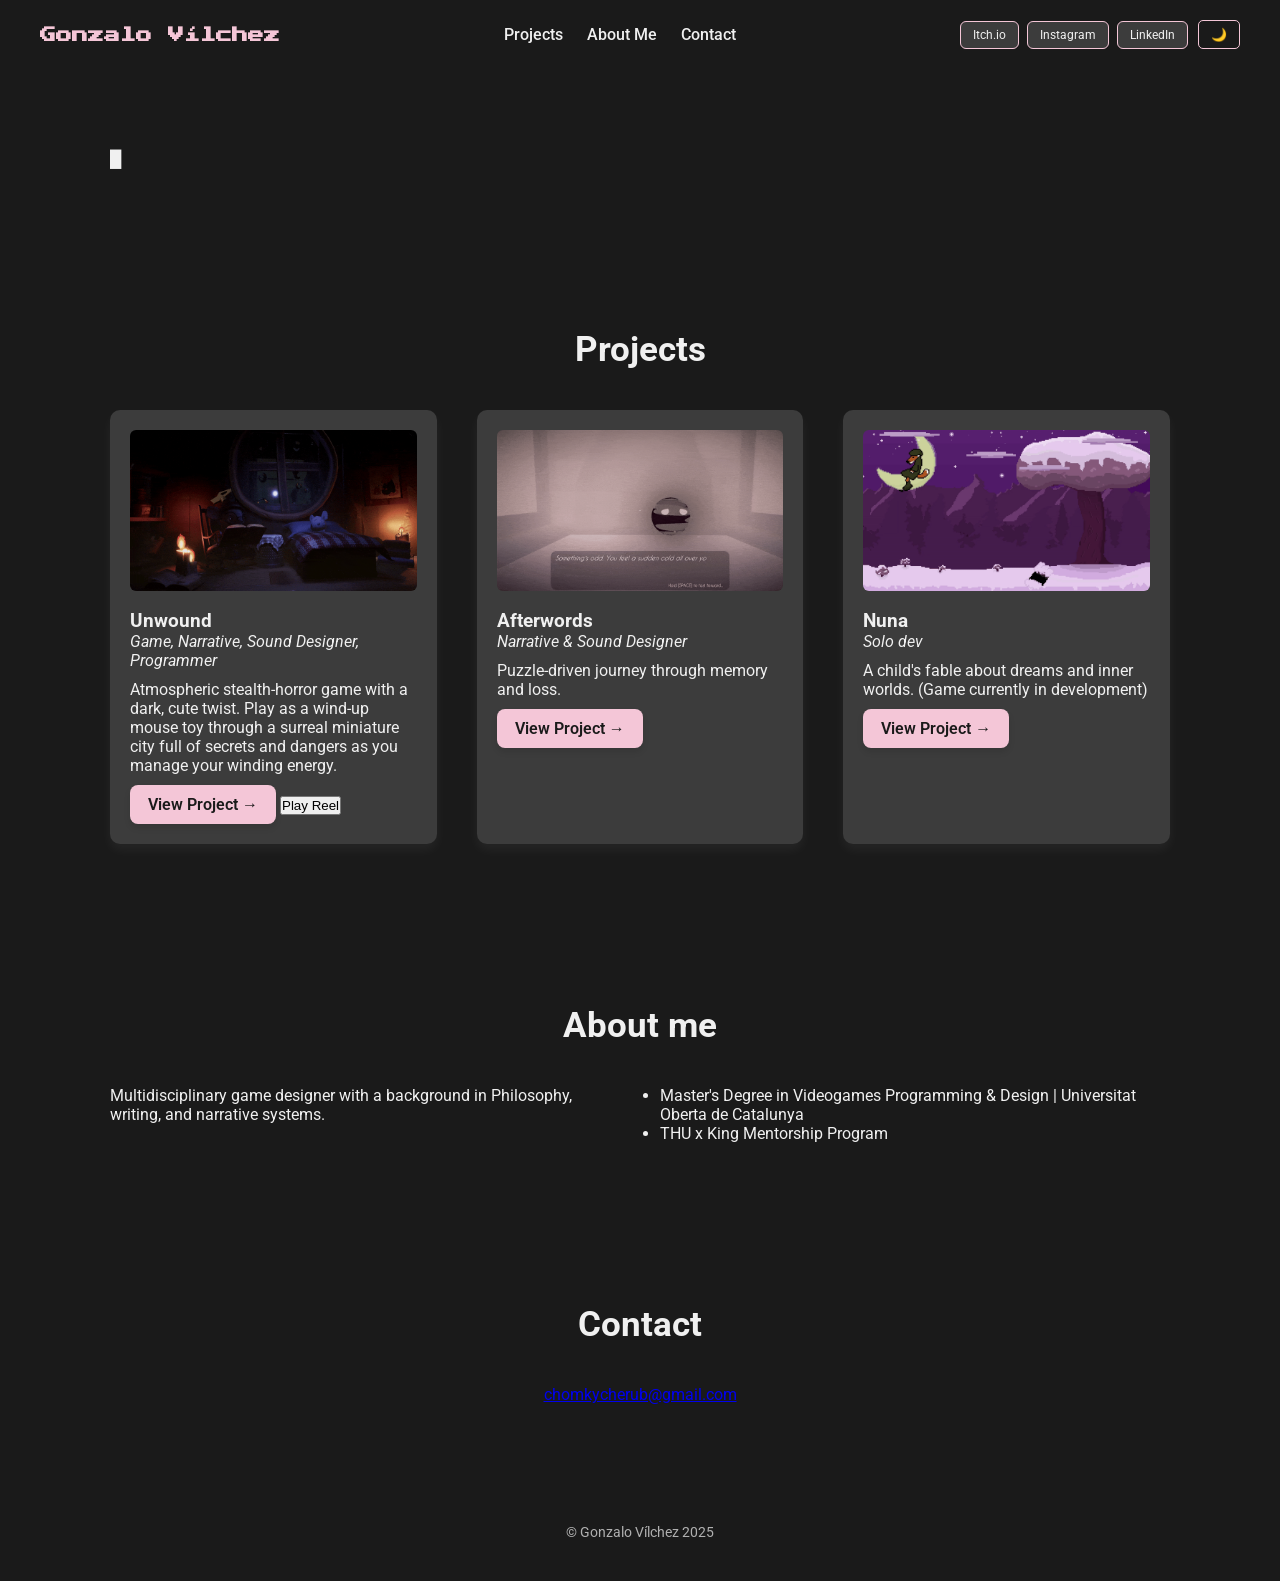
==== index.html @ 437a56c2 "Update index.html" ====
<!DOCTYPE html>
<html lang="en" data-theme="dark">
<head>
  <meta charset="UTF-8" />
  <meta name="viewport" content="width=device-width, initial-scale=1.0" />
  <meta name="description" content="Portfolio of Gonzalo Vílchez - Game Developer & Designer" />
  <title>Gonzalo Vílchez | Portfolio</title>

  <!-- Styles -->
  <link rel="stylesheet" href="css/style.css" />
  <!-- GSAP for scroll animations -->
  <script src="https://cdnjs.cloudflare.com/ajax/libs/gsap/3.12.2/gsap.min.js" defer></script>
  <!-- Your custom JS -->
  <script src="js/script.js" defer></script>
</head>
<body>
  <!-- Header -->
  <header>
    <h1 class="logo">Gonzalo Vílchez</h1>

    <nav class="main-nav">
      <ul class="nav-links">
        <li><a href="#projects">Projects</a></li>
        <li><a href="#bio">About Me</a></li>
        <li><a href="#contact">Contact</a></li>
      </ul>
    </nav>

    <div class="header-right">
      <div class="social-buttons">
        <a href="https://chomky.itch.io" target="_blank" class="social-btn">Itch.io</a>
        <a href="https://instagram.com/YOUR_HANDLE" target="_blank" class="social-btn">Instagram</a>
        <a href="https://linkedin.com/in/gonzalo-vílchez-4490b6198/" target="_blank" class="social-btn">LinkedIn</a>
      </div>
      <button id="darkModeToggle">🌙</button>
    </div>
  </header>

  <section id="introTerminal">
  <div class="terminal-box">
    <p id="terminalText"></p>
    <span id="terminalCursor">█</span>
  </div>
</section>


  <!-- Projects Section -->
  <section id="projects">
    <h2>Projects</h2>
    <div class="project-grid" id="projectGrid"></div>
  </section>

  <!-- About / Bio -->
  <section id="bio">
    <h2>About me</h2>
    <div class="bio-grid">
      <div class="bio-text">
        <p>Multidisciplinary game designer with a background in Philosophy, writing, and narrative systems.</p>
      </div>
      <div class="certifications">
        <ul>
          <li>Master's Degree in Videogames Programming & Design | Universitat Oberta de Catalunya</li>
          <li>THU x King Mentorship Program</li>
        </ul>
      </div>
    </div>
  </section>

  <!-- Contact -->
  <section id="contact">
    <h2>Contact</h2>
    <div class="social-links">
      <a href="mailto:chomkycherub@gmail.com">chomkycherub@gmail.com</a>
    </div>
  </section>

  <!-- Footer -->
  <footer>
    <p>© Gonzalo Vílchez 2025</p>
  </footer>

  <!-- Optional: inline style for fade-in title -->
  <style>
    #animatedTitle {
      opacity: 0;
      transition: opacity 0.8s ease-in-out;
    }
    #animatedTitle.fade-in {
      opacity: 1;
    }
  </style>
</body>
</html>
---- css/style.css ----
@import url('https://fonts.googleapis.com/css2?family=Press+Start+2P&display=swap');
@import url('https://fonts.googleapis.com/css2?family=Roboto:wght@300;400;700&display=swap');

:root {
  --bg: #fff6f8;
  --text: #2e2e2e;
  --accent: #f4c6d7;
  --accent-light: #fef4c0;
  --link: #a681b4;
  --shadow: rgba(0, 0, 0, 0.05);
  --cursor: url('../images/cursor-pixel.png'), auto;
}

[data-theme="dark"] {
  --bg: #1a1a1a;
  --text: #f0f0f0;
  --accent: #f4c6d7;
  --accent-light: #3c3c3c;
  --link: #f4c6d7;
  --shadow: rgba(255, 255, 255, 0.05);
  --cursor: url('../images/cursor-pixel.png'), auto;
}

* {
  margin: 0;
  padding: 0;
  box-sizing: border-box;
}

html {
  scroll-behavior: smooth;
}

body {
  font-family: 'Roboto', sans-serif;
  background-color: var(--bg);
  color: var(--text);
  cursor: var(--cursor);
  transition: background-color 0.3s ease, color 0.3s ease;
}

/* HEADER */
header {
  padding: 20px 40px;
  display: flex;
  justify-content: space-between;
  align-items: center;
  flex-wrap: wrap;
}

.logo {
  font-family: 'Press Start 2P', cursive;
  font-size: 1rem;
  color: var(--accent);
}

.main-nav {
  flex: 1;
  display: flex;
  justify-content: center;
}

.nav-links {
  list-style: none;
  display: flex;
  gap: 24px;
}

.nav-links a {
  color: var(--text);
  text-decoration: none;
  font-weight: 500;
  transition: all 0.3s ease;
}

.nav-links a:hover {
  color: var(--accent);
  transform: scale(1.05);
}

/* SOCIAL & TOGGLE */
.header-right {
  display: flex;
  gap: 10px;
  align-items: center;
  flex-wrap: wrap;
}

.social-buttons {
  display: flex;
  gap: 8px;
}

.social-btn {
  padding: 6px 12px;
  font-size: 0.75rem;
  border: 1px solid var(--accent);
  border-radius: 6px;
  background-color: var(--accent-light);
  color: var(--text);
  text-decoration: none;
  transition: all 0.3s ease;
}

.social-btn:hover {
  background-color: var(--accent);
  color: var(--bg);
  transform: scale(1.05);
}

#darkModeToggle {
  background: none;
  border: 1px solid var(--accent);
  color: var(--accent);
  padding: 6px 12px;
  font-size: 0.8rem;
  border-radius: 5px;
  cursor: pointer;
  transition: all 0.3s ease;
}

#darkModeToggle:hover {
  background: var(--accent);
  color: var(--bg);
  transform: scale(1.1);
}

/* HERO */
#hero {
  display: flex;
  align-items: center;
  justify-content: space-between;
  padding: 100px 20px 60px;
  gap: 1rem;
  text-align: left;
}

#hero > div:first-child {
  max-width: 600px;
}

#hero h2 {
  font-size: 2rem;
  margin-bottom: 20px;
  opacity: 0;
  transition: opacity 0.8s ease-in-out;
}

#hero h2.fade-in {
  opacity: 1;
}

#hero p {
  font-size: 1.2rem;
  line-height: 1.6;
  margin: 0;
}

/* Contenedor del GIF */
#heroGifContainer {
  width: 150px;
  height: 150px;
  flex-shrink: 0;
}

#heroGifContainer img {
  width: 100%;
  height: 100%;
  object-fit: contain;
}

/* Responsive para móvil */
@media (max-width: 600px) {
  #hero {
    flex-direction: column;
    text-align: center;
  }
  #hero > div:first-child {
    max-width: 100%;
  }
  #heroGifContainer {
    width: 100px;
    height: 100px;
    margin-top: 1rem;
  }
}

/* SECTIONS */
section {
  padding: 80px 20px;
  max-width: 1100px;
  margin: 0 auto;
}

section h2 {
  text-align: center;
  font-size: 2.2rem;
  margin-bottom: 40px;
}

/* PROJECTS */
.project-grid {
  display: grid;
  grid-template-columns: repeat(auto-fit, minmax(280px, 1fr));
  gap: 40px;
}

.project-card {
  background-color: var(--accent-light);
  padding: 20px;
  border-radius: 10px;
  box-shadow: 0 6px 12px var(--shadow);
  transition: transform 0.3s ease, background-color 0.3s ease, color 0.3s ease;
  position: relative;
  overflow: hidden;
}

.project-card:hover {
  transform: translateY(-6px);
  background-color: var(--accent);
  color: var(--bg);
}

.project-card img {
  width: 100%;
  border-radius: 6px;
  margin-bottom: 15px;
}

/* Botón para ver proyecto */
.project-link {
  display: inline-block;
  padding: 10px 18px;
  background-color: var(--accent);
  color: var(--bg);
  text-decoration: none;
  border-radius: 8px;
  font-weight: 600;
  box-shadow: 0 4px 6px rgba(0,0,0,0.1);
  transition: background-color 0.3s ease, transform 0.3s ease;
  margin-top: 10px;
}

.project-link:hover {
  background-color: var(--accent-light);
  color: var(--text);
  transform: scale(1.05);
}

/* Role text */
.project-role {
  font-style: italic;
  margin-bottom: 10px;
  color: var(--text);
  transition: color 0.3s ease;
}

.project-card:hover .project-role {
  color: var(--bg);
}

/* BIO & CONTACT */
.bio-grid {
  display: grid;
  grid-template-columns: 1fr 1fr;
  gap: 40px;
}

#contact {
  text-align: center;
}

.social-links {
  margin-top: 20px;
  display: flex;
  justify-content: center;
  gap: 20px;
}

/* FOOTER */
footer {
  padding: 40px 20px;
  text-align: center;
  font-size: 0.9rem;
  opacity: 0.7;
}

/* RESPONSIVE */
@media (max-width: 768px) {
  header {
    flex-direction: column;
    align-items: flex-start;
    gap: 15px;
  }

  .bio-grid {
    grid-template-columns: 1fr;
  }

  .header-right {
    justify-content: flex-start;
  }
}

/* MODAL VIDEO */

.modal {
  position: fixed;
  top: 0;
  left: 0;
  width: 100%;
  height: 100%;
  background: rgba(0,0,0,0.75);
  display: flex;
  justify-content: center;
  align-items: center;
  z-index: 1000;
  transition: opacity 0.3s ease;
}

.modal.hidden {
  opacity: 0;
  pointer-events: none;
}

.modal-content {
  position: relative;
  background: var(--bg);
  padding: 20px;
  border-radius: 10px;
  max-width: 90vw;
  max-height: 80vh;
  box-shadow: 0 0 15px rgba(0,0,0,0.5);
  display: flex;
  flex-direction: column;
  align-items: center;
}

.modal-content video {
  max-width: 100%;
  max-height: 70vh;
  border-radius: 10px;
}

/* Close button */
.close-button {
  position: absolute;
  top: 8px;
  right: 12px;
  font-size: 2rem;
  font-weight: bold;
  color: var(--text);
  cursor: pointer;
  transition: color 0.3s ease;
}

.close-button:hover {
  color: var(--accent);
}
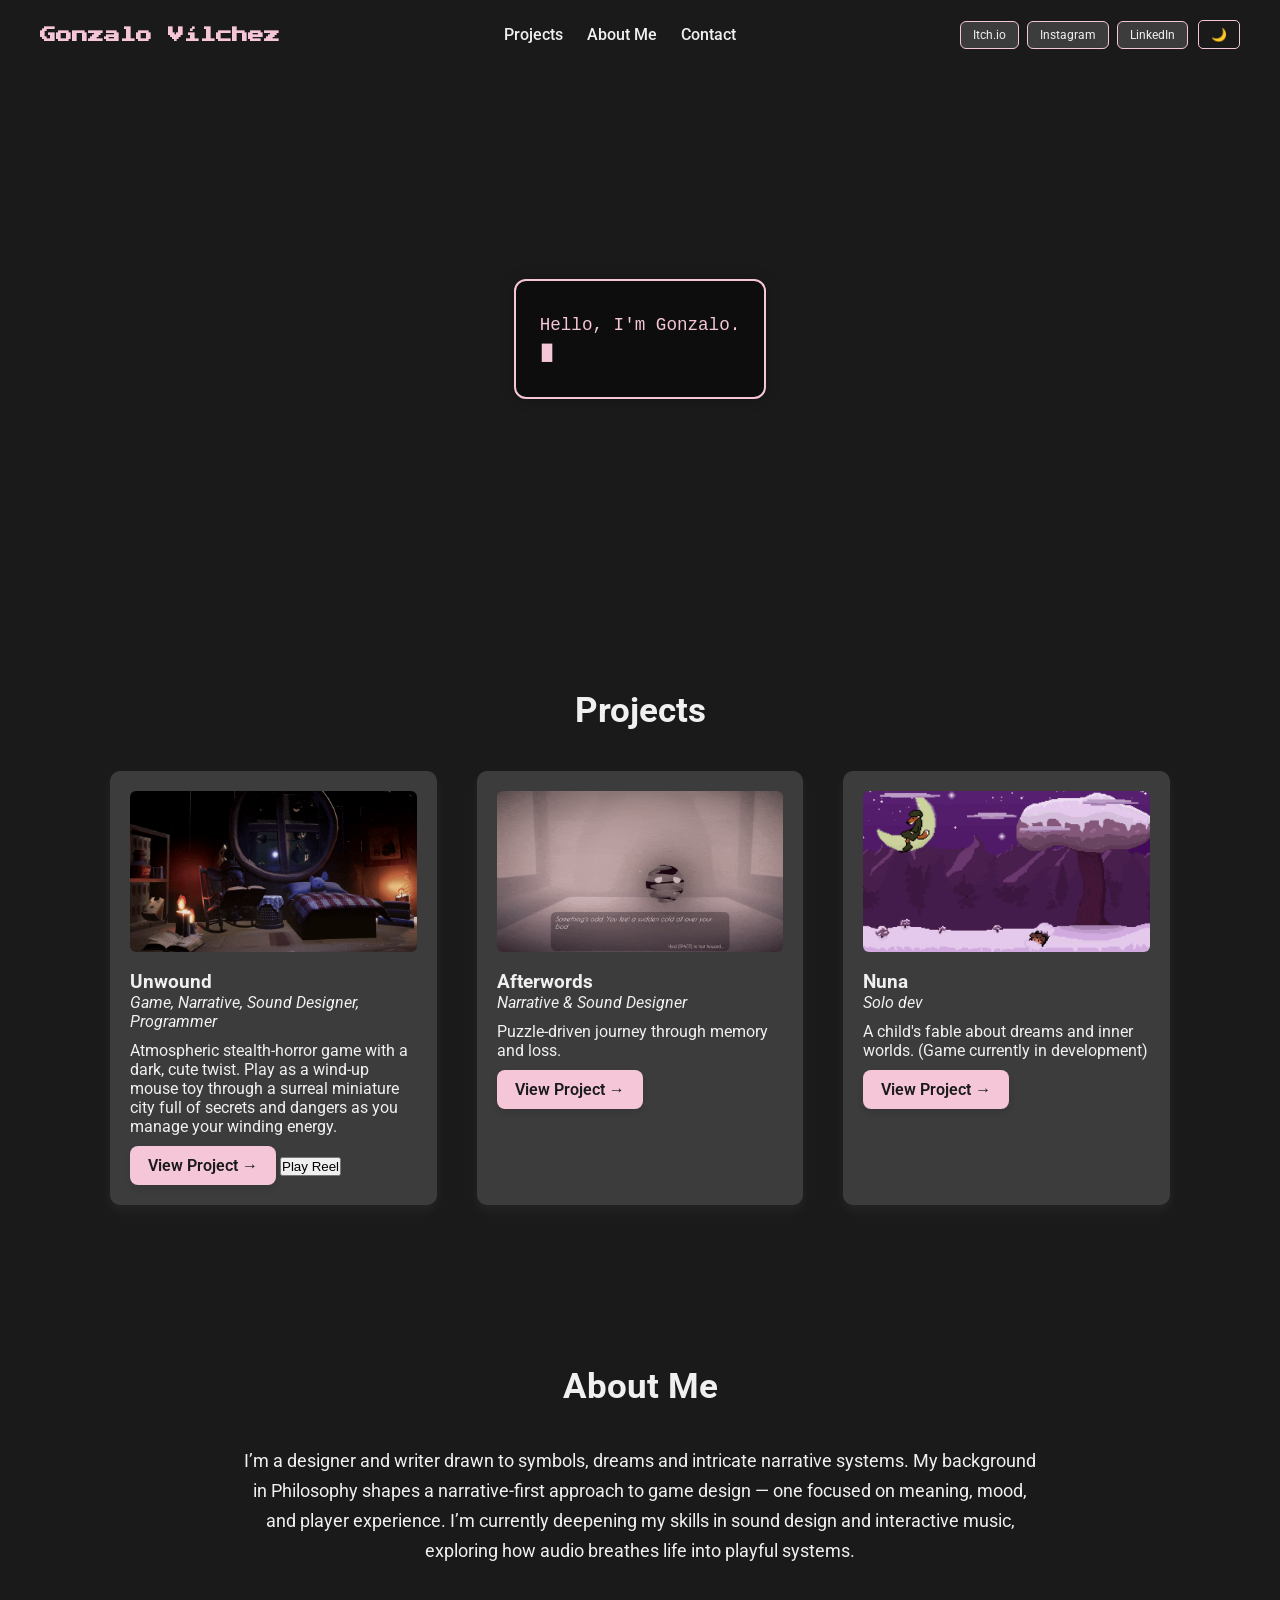
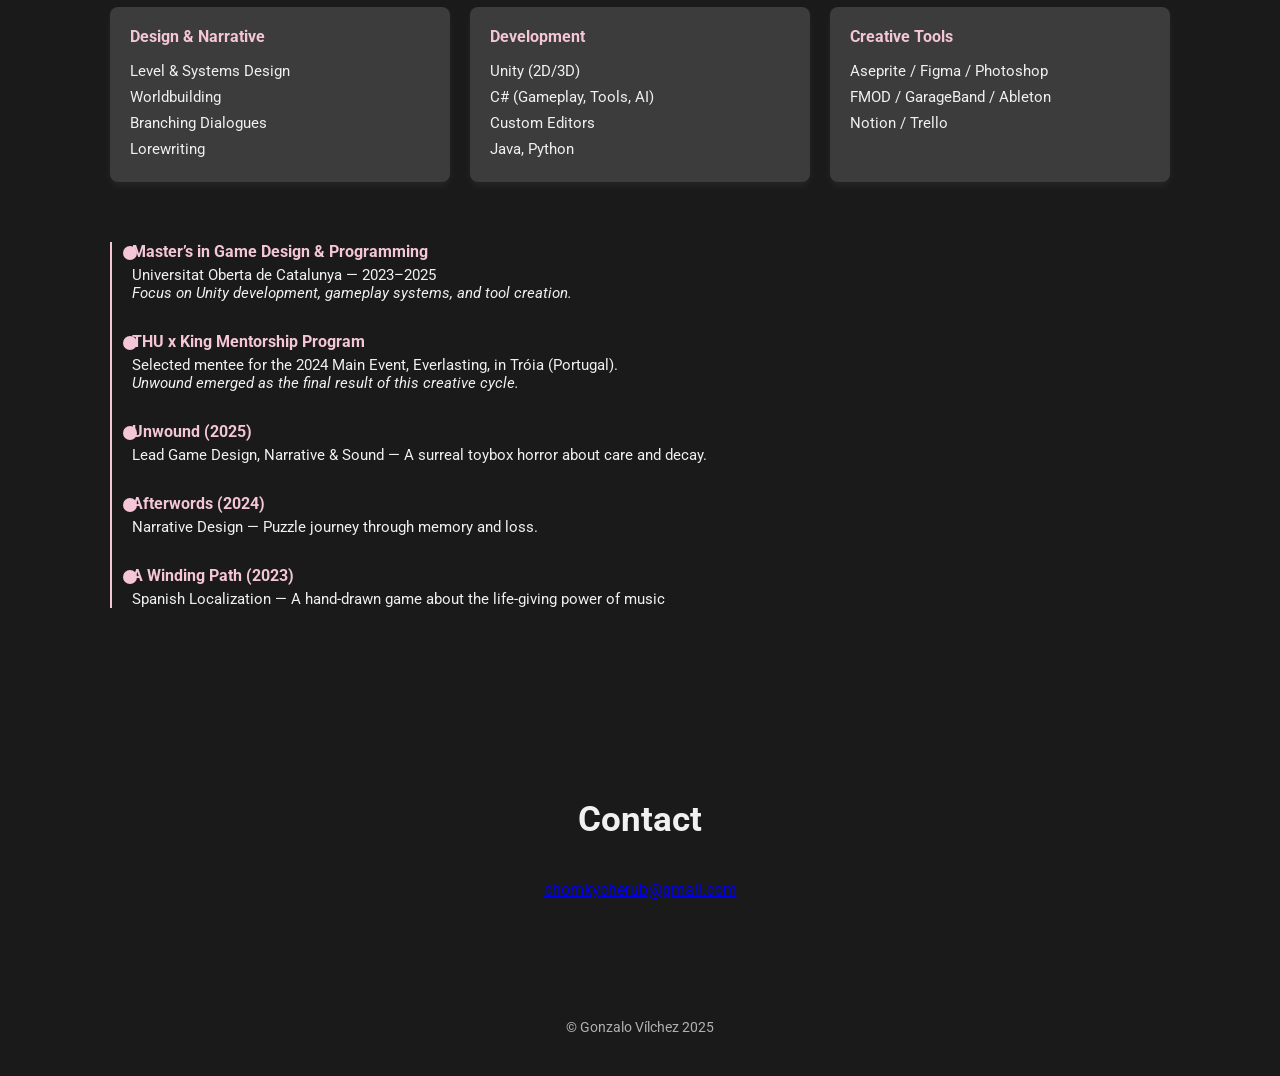
==== commit c0bec784: "Update index.html" ====
--- a/index.html
+++ b/index.html
@@ -50,21 +50,79 @@
     <div class="project-grid" id="projectGrid"></div>
   </section>
 
-  <!-- About / Bio -->
-  <section id="bio">
-    <h2>About me</h2>
-    <div class="bio-grid">
-      <div class="bio-text">
-        <p>Multidisciplinary game designer with a background in Philosophy, writing, and narrative systems.</p>
-      </div>
-      <div class="certifications">
-        <ul>
-          <li>Master's Degree in Videogames Programming & Design | Universitat Oberta de Catalunya</li>
-          <li>THU x King Mentorship Program</li>
-        </ul>
-      </div>
+ <section id="bio">
+  <h2>About Me</h2>
+
+  <div class="bio-intro">
+    <p>
+      I’m a designer and writer drawn to symbols, dreams and intricate narrative systems. 
+      My background in Philosophy shapes a narrative-first approach to game design — one focused on meaning, mood, and player experience. 
+      I’m currently deepening my skills in sound design and interactive music, exploring how audio breathes life into playful systems.
+    </p>
+  </div>
+
+  <div class="skills-grid">
+    <div class="skill-category">
+      <h4>Design & Narrative</h4>
+      <ul>
+        <li>Level & Systems Design</li>
+        <li>Worldbuilding</li>
+        <li>Branching Dialogues</li>
+        <li>Lorewriting</li>
+      </ul>
     </div>
-  </section>
+
+    <div class="skill-category">
+      <h4>Development</h4>
+      <ul>
+        <li>Unity (2D/3D)</li>
+        <li>C# (Gameplay, Tools, AI)</li>
+        <li>Custom Editors</li>
+        <li>Java, Python</li>
+      </ul>
+    </div>
+
+    <div class="skill-category">
+      <h4>Creative Tools</h4>
+      <ul>
+        <li>Aseprite / Figma / Photoshop</li>
+        <li>FMOD / GarageBand / Ableton</li>
+        <li>Notion / Trello</li>
+      </ul>
+    </div>
+  </div>
+
+  <div class="experience-timeline">
+    <div class="experience-item">
+      <h4>Master’s in Game Design & Programming</h4>
+      <p>Universitat Oberta de Catalunya — 2023–2025</p>
+      <p><em>Focus on Unity development, gameplay systems, and tool creation.</em></p>
+    </div>
+
+    <div class="experience-item">
+      <h4>THU x King Mentorship Program</h4>
+      <p>Selected mentee for the 2024 Main Event, Everlasting, in Tróia (Portugal).</p>
+      <p><em>Unwound emerged as the final result of this creative cycle.</em></p>
+    </div>
+
+    <div class="experience-item">
+      <h4>Unwound (2025)</h4>
+      <p>Lead Game Design, Narrative & Sound — A surreal toybox horror about care and decay.</p>
+    </div>
+
+    <div class="experience-item">
+      <h4>Afterwords (2024)</h4>
+      <p>Narrative Design — Puzzle journey through memory and loss.</p>
+    </div>
+
+    <div class="experience-item">
+      <h4>A Winding Path (2023)</h4>
+      <p>Spanish Localization — A hand-drawn game about the life-giving power of music</p>
+    </div>
+  </div>
+</section>
+
+
 
   <!-- Contact -->
   <section id="contact">
--- a/css/style.css
+++ b/css/style.css
@@ -357,3 +357,123 @@
 .close-button:hover {
   color: var(--accent);
 }
+
+/* INTRO TERMINAL SECTION */
+#introTerminal {
+  padding: 100px 20px;
+  display: flex;
+  justify-content: center;
+  align-items: center;
+  min-height: 60vh;
+}
+
+.terminal-box {
+  background-color: rgba(0, 0, 0, 0.5);
+  border: 2px solid var(--accent);
+  border-radius: 12px;
+  padding: 30px 24px;
+  max-width: 700px;
+  font-family: 'Fira Code', 'Courier New', monospace;
+  font-size: 1.1rem;
+  color: var(--accent);
+  line-height: 1.6;
+  box-shadow: 0 0 15px rgba(0,0,0,0.2);
+  position: relative;
+}
+
+#terminalText {
+  white-space: pre-line;
+}
+
+#terminalCursor {
+  animation: blink 1s steps(1) infinite;
+  margin-left: 2px;
+  color: var(--accent);
+}
+
+/* BIO SECTION REFINED */
+.bio-intro {
+  font-size: 1.1rem;
+  line-height: 1.7;
+  max-width: 800px;
+  margin: 0 auto 40px;
+  text-align: center;
+  color: var(--text);
+}
+
+/* SKILLS */
+.skills-grid {
+  display: grid;
+  grid-template-columns: repeat(auto-fit, minmax(240px, 1fr));
+  gap: 20px;
+  margin-bottom: 60px;
+}
+
+.skill-category {
+  background-color: var(--accent-light);
+  padding: 20px;
+  border-radius: 8px;
+  box-shadow: 0 4px 8px var(--shadow);
+  transition: transform 0.3s ease;
+}
+
+.skill-category:hover {
+  transform: translateY(-4px);
+}
+
+.skill-category h4 {
+  margin-bottom: 12px;
+  color: var(--accent);
+  font-size: 1rem;
+  font-weight: bold;
+}
+
+.skill-category ul {
+  list-style: none;
+  padding: 0;
+  margin: 0;
+}
+
+.skill-category li {
+  padding: 4px 0;
+  font-size: 0.95rem;
+}
+
+/* EXPERIENCE */
+.experience-timeline {
+  border-left: 2px solid var(--accent);
+  padding-left: 20px;
+}
+
+.experience-item {
+  position: relative;
+  margin-bottom: 30px;
+}
+
+.experience-item::before {
+  content: "";
+  position: absolute;
+  left: -9px;
+  top: 4px;
+  width: 14px;
+  height: 14px;
+  background-color: var(--accent);
+  border-radius: 50%;
+}
+
+.experience-item h4 {
+  margin-bottom: 5px;
+  font-size: 1rem;
+  color: var(--accent);
+}
+
+.experience-item p {
+  margin: 0;
+  font-size: 0.95rem;
+}
+
+@keyframes blink {
+  0%, 100% { opacity: 1; }
+  50% { opacity: 0; }
+}
+
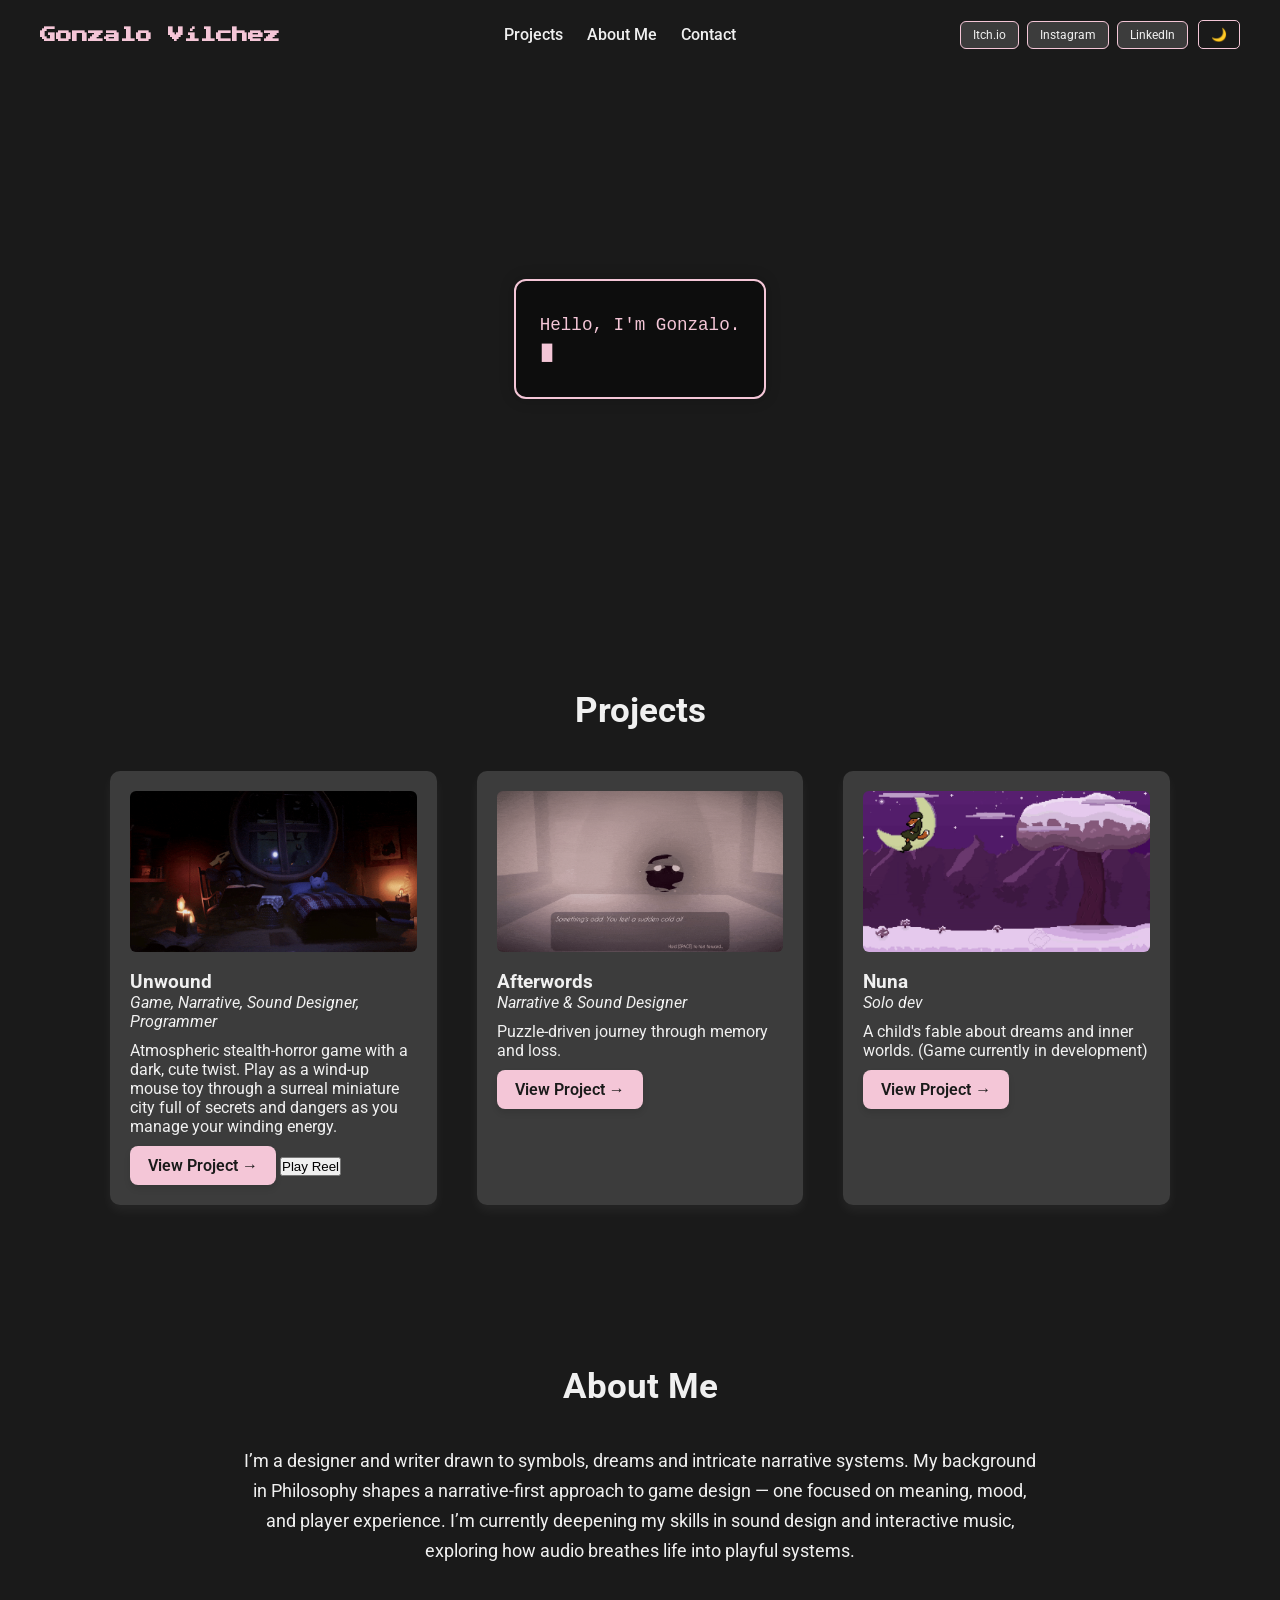
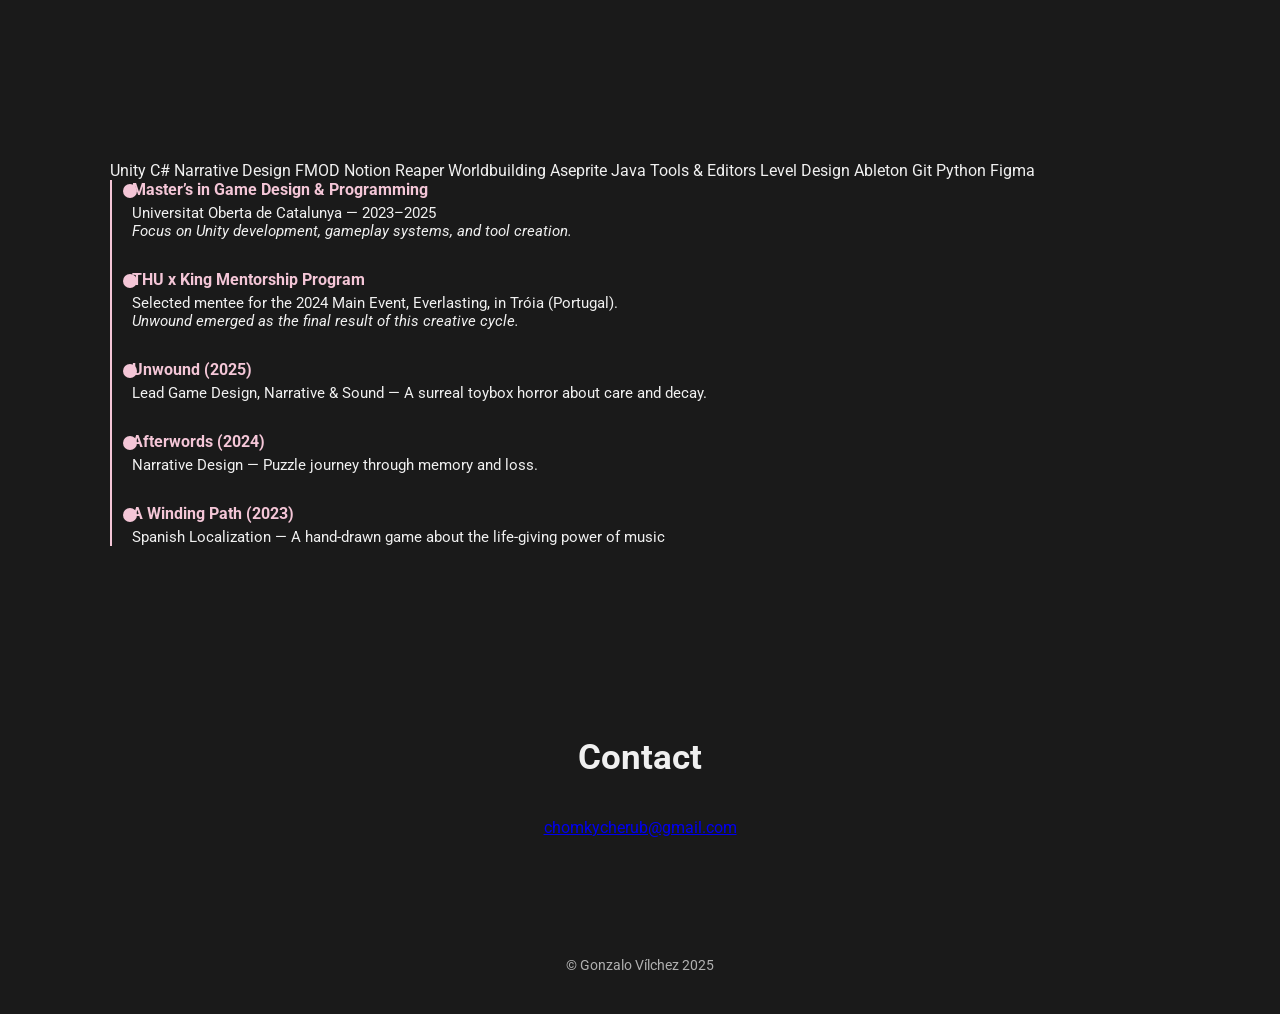
==== commit 588883c4: "Update index.html" ====
--- a/index.html
+++ b/index.html
@@ -61,36 +61,27 @@
     </p>
   </div>
 
-  <div class="skills-grid">
-    <div class="skill-category">
-      <h4>Design & Narrative</h4>
-      <ul>
-        <li>Level & Systems Design</li>
-        <li>Worldbuilding</li>
-        <li>Branching Dialogues</li>
-        <li>Lorewriting</li>
-      </ul>
-    </div>
+  <div class="skills-visual">
+  <canvas id="skillsCanvas"></canvas>
+  <div class="skills-galaxy">
+    <span class="skill-bubble">Unity</span>
+    <span class="skill-bubble">C#</span>
+    <span class="skill-bubble">Narrative Design</span>
+    <span class="skill-bubble">FMOD</span>
+    <span class="skill-bubble">Notion</span>
+    <span class="skill-bubble">Reaper</span>
+    <span class="skill-bubble">Worldbuilding</span>
+    <span class="skill-bubble">Aseprite</span>
+    <span class="skill-bubble">Java</span>
+    <span class="skill-bubble">Tools & Editors</span>
+    <span class="skill-bubble">Level Design</span>
+    <span class="skill-bubble">Ableton</span>
+    <span class="skill-bubble">Git</span>
+    <span class="skill-bubble">Python</span>
+    <span class="skill-bubble">Figma</span>
+  </div>
+</div>
 
-    <div class="skill-category">
-      <h4>Development</h4>
-      <ul>
-        <li>Unity (2D/3D)</li>
-        <li>C# (Gameplay, Tools, AI)</li>
-        <li>Custom Editors</li>
-        <li>Java, Python</li>
-      </ul>
-    </div>
-
-    <div class="skill-category">
-      <h4>Creative Tools</h4>
-      <ul>
-        <li>Aseprite / Figma / Photoshop</li>
-        <li>FMOD / GarageBand / Ableton</li>
-        <li>Notion / Trello</li>
-      </ul>
-    </div>
-  </div>
 
   <div class="experience-timeline">
     <div class="experience-item">
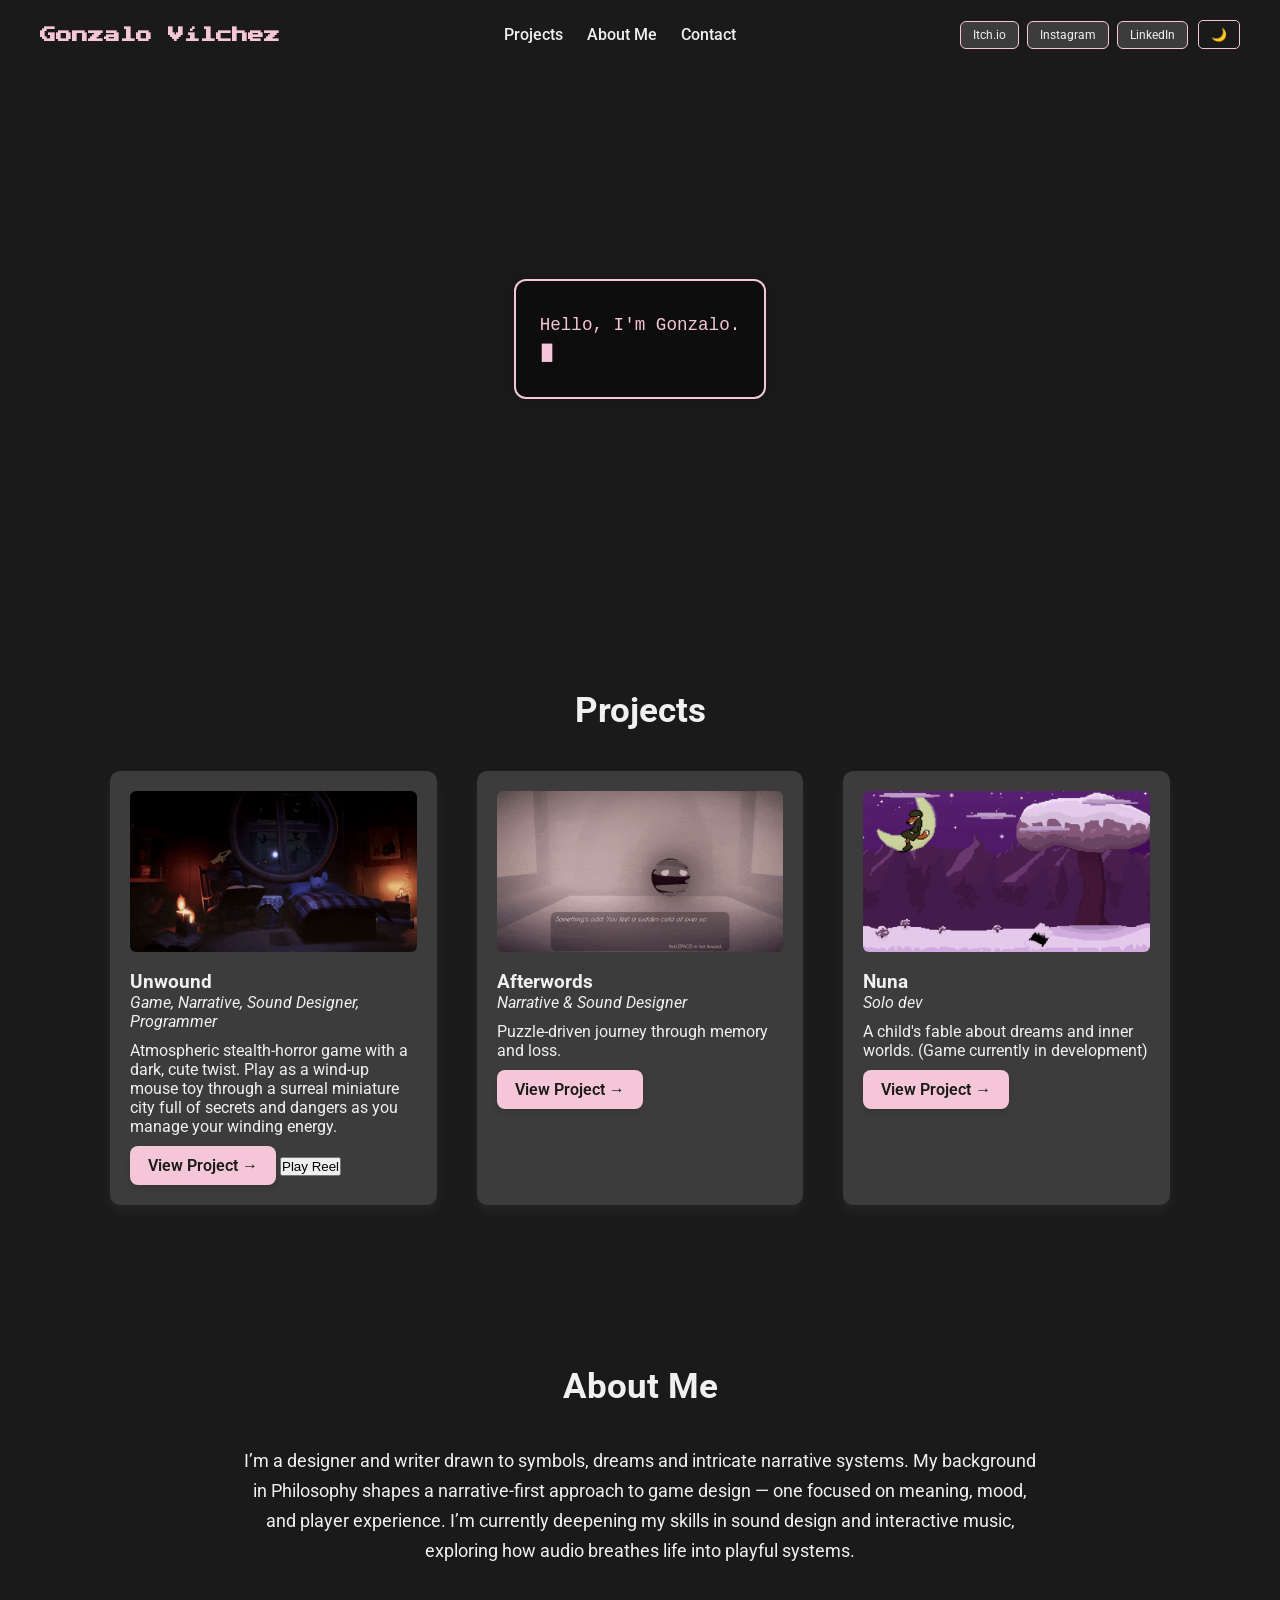
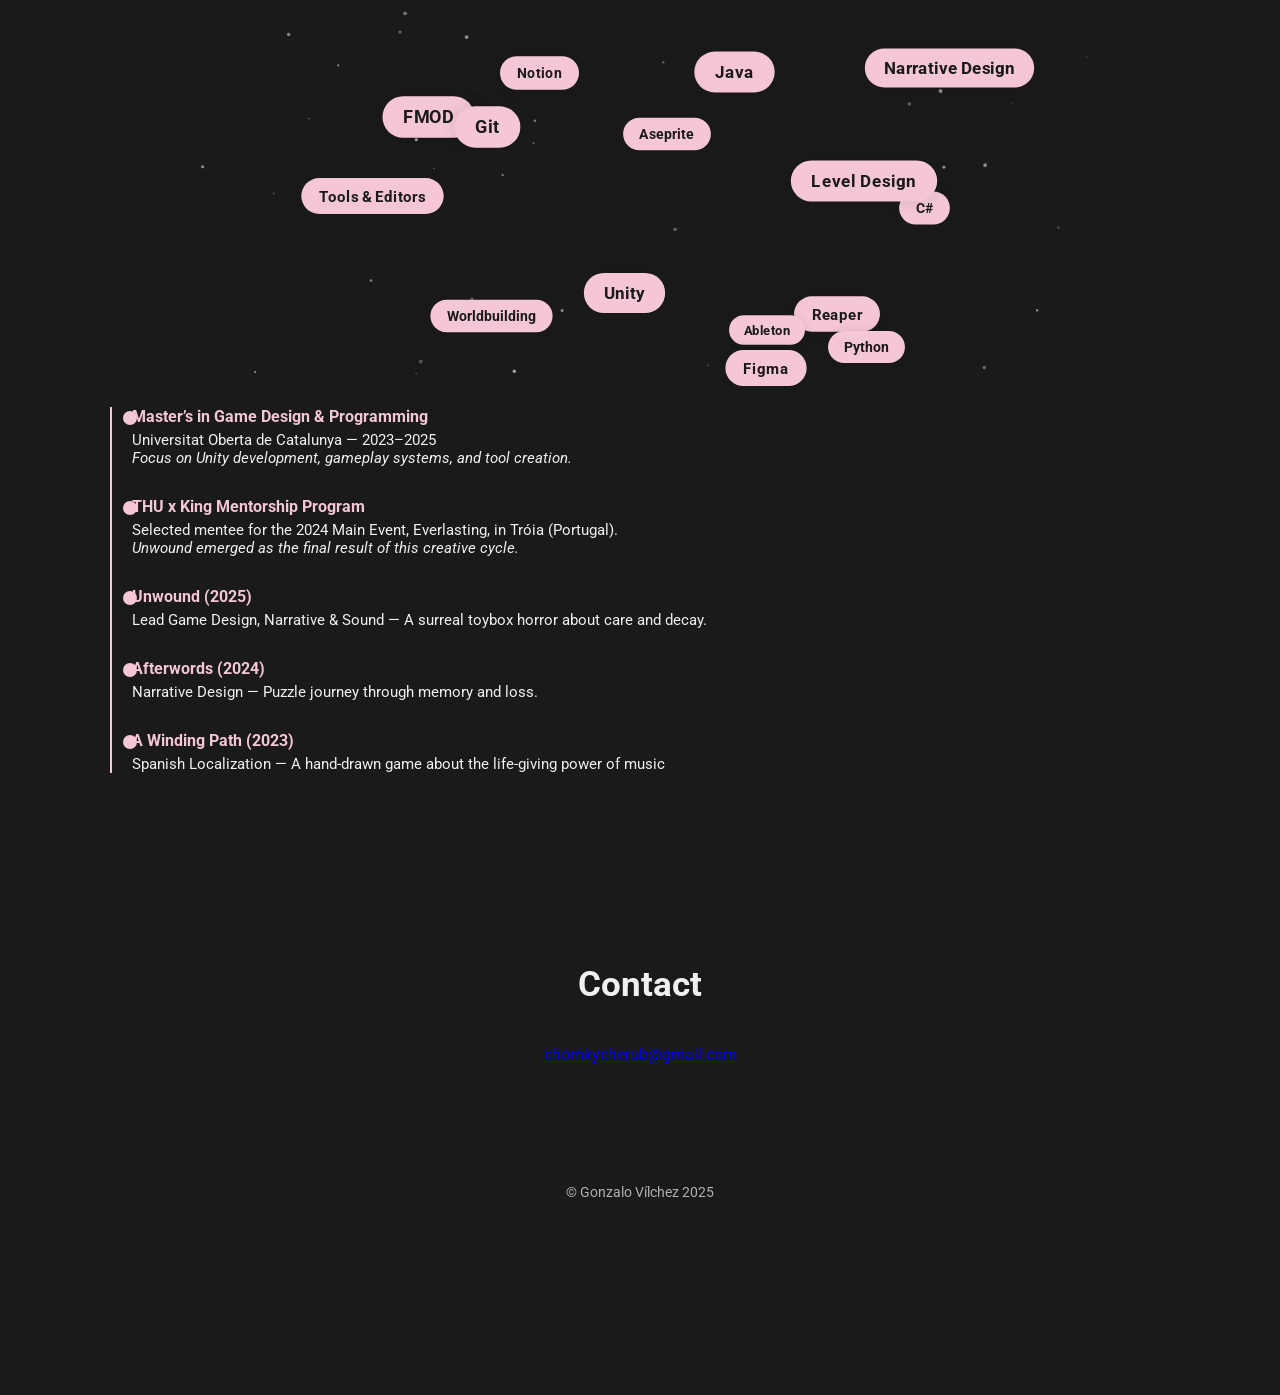
==== commit ca54a346: "Update index.html" ====
--- a/index.html
+++ b/index.html
@@ -139,4 +139,5 @@
     }
   </style>
 </body>
+  <canvas id="globalParticles"></canvas>
 </html>
--- a/css/style.css
+++ b/css/style.css
@@ -401,43 +401,70 @@
   color: var(--text);
 }
 
-/* SKILLS */
-.skills-grid {
-  display: grid;
-  grid-template-columns: repeat(auto-fit, minmax(240px, 1fr));
-  gap: 20px;
-  margin-bottom: 60px;
-}
-
-.skill-category {
-  background-color: var(--accent-light);
-  padding: 20px;
-  border-radius: 8px;
-  box-shadow: 0 4px 8px var(--shadow);
-  transition: transform 0.3s ease;
-}
-
-.skill-category:hover {
-  transform: translateY(-4px);
-}
-
-.skill-category h4 {
-  margin-bottom: 12px;
-  color: var(--accent);
-  font-size: 1rem;
+#skills {
+  position: relative;
+  padding: 100px 20px;
+  overflow: hidden;
+  background: radial-gradient(ellipse at center, var(--accent-light), transparent 70%);
+}
+
+.skills-visual {
+  position: relative;
+  width: 100%;
+  height: 400px;
+  max-width: 900px;
+  margin: 0 auto;
+}
+
+#skillsCanvas {
+  position: absolute;
+  top: 0;
+  left: 0;
+  width: 100%;
+  height: 100%;
+  z-index: 0;
+  pointer-events: none;
+}
+
+.skills-galaxy {
+  position: relative;
+  width: 100%;
+  height: 100%;
+  z-index: 1;
+  display: flex;
+  justify-content: center;
+  align-items: center;
+  flex-wrap: wrap;
+}
+
+.skill-bubble {
+  position: absolute;
+  background-color: var(--accent);
+  color: var(--bg);
+  padding: 8px 16px;
+  border-radius: 20px;
+  font-size: 0.85rem;
   font-weight: bold;
-}
-
-.skill-category ul {
-  list-style: none;
-  padding: 0;
-  margin: 0;
-}
-
-.skill-category li {
-  padding: 4px 0;
-  font-size: 0.95rem;
-}
+  text-align: center;
+  user-select: none;
+  white-space: nowrap;
+  animation: float 5s ease-in-out infinite;
+  box-shadow: 0 0 12px rgba(0, 0, 0, 0.1);
+  transition: transform 0.3s ease, box-shadow 0.3s ease;
+}
+
+.skill-bubble:hover {
+  transform: scale(1.2);
+  box-shadow: 0 0 12px var(--accent);
+  z-index: 2;
+}
+
+@keyframes float {
+  0% { transform: translateY(0px); }
+  50% { transform: translateY(-10px); }
+  100% { transform: translateY(0px); }
+}
+
 
 /* EXPERIENCE */
 .experience-timeline {
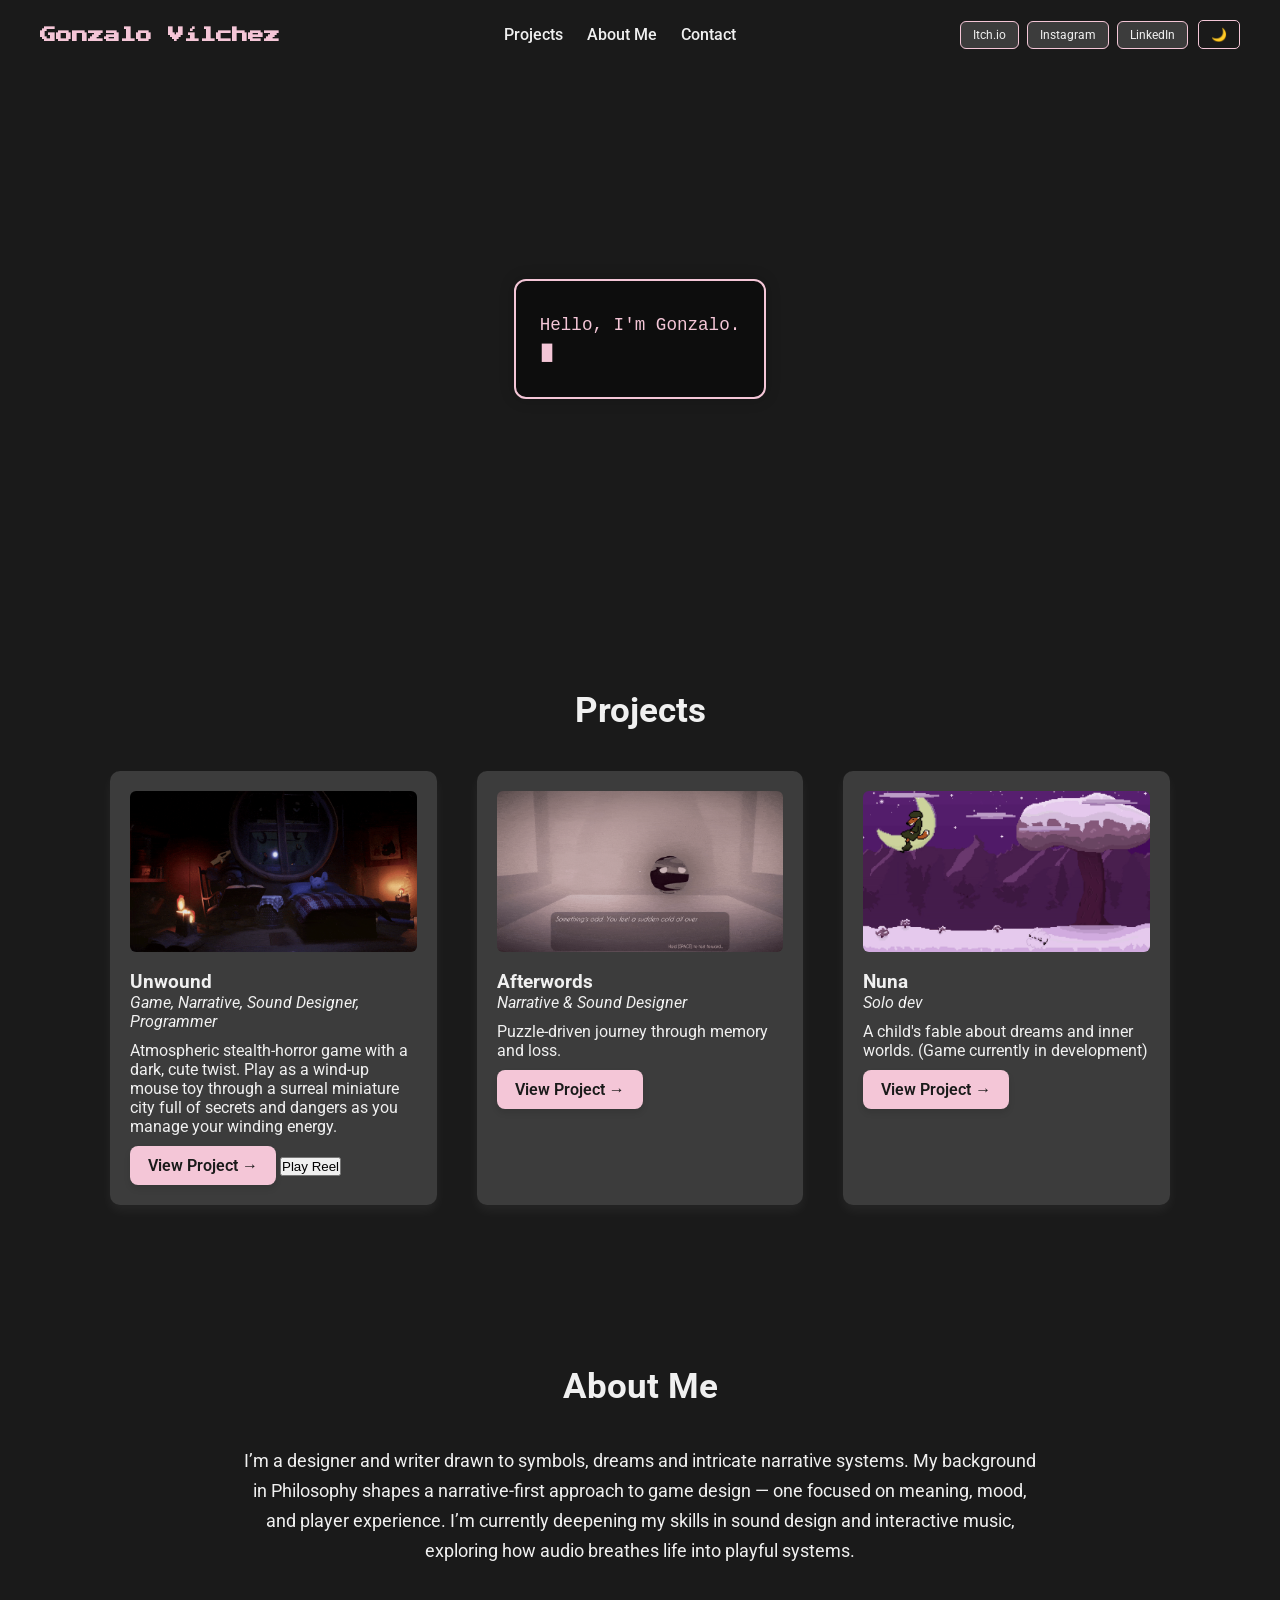
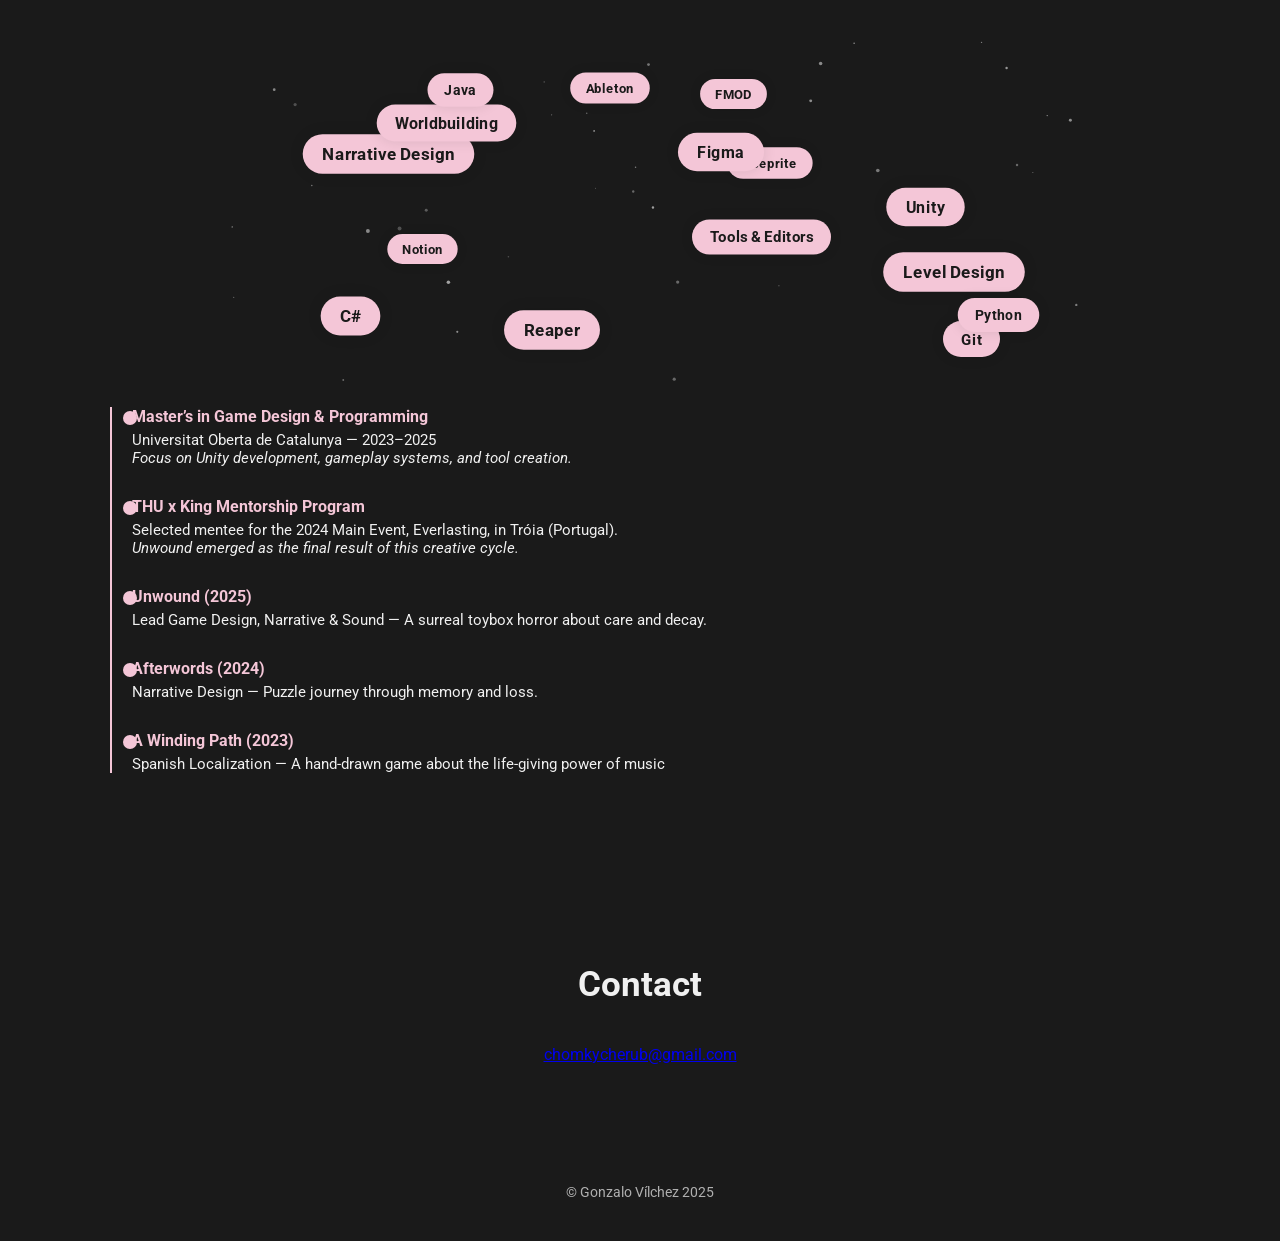
==== commit 2c7d20b3: "Update index.html" ====
--- a/index.html
+++ b/index.html
@@ -14,6 +14,7 @@
   <script src="js/script.js" defer></script>
 </head>
 <body>
+  <canvas id="globalParticles"></canvas>
   <!-- Header -->
   <header>
     <h1 class="logo">Gonzalo Vílchez</h1>
@@ -139,5 +140,4 @@
     }
   </style>
 </body>
-  <canvas id="globalParticles"></canvas>
 </html>
--- a/css/style.css
+++ b/css/style.css
@@ -504,3 +504,13 @@
   50% { opacity: 0; }
 }
 
+#globalParticles {
+  position: fixed;
+  top: 0;
+  left: 0;
+  z-index: -1;
+  width: 100vw;
+  height: 100vh;
+  pointer-events: none;
+  opacity: 0.35;
+}
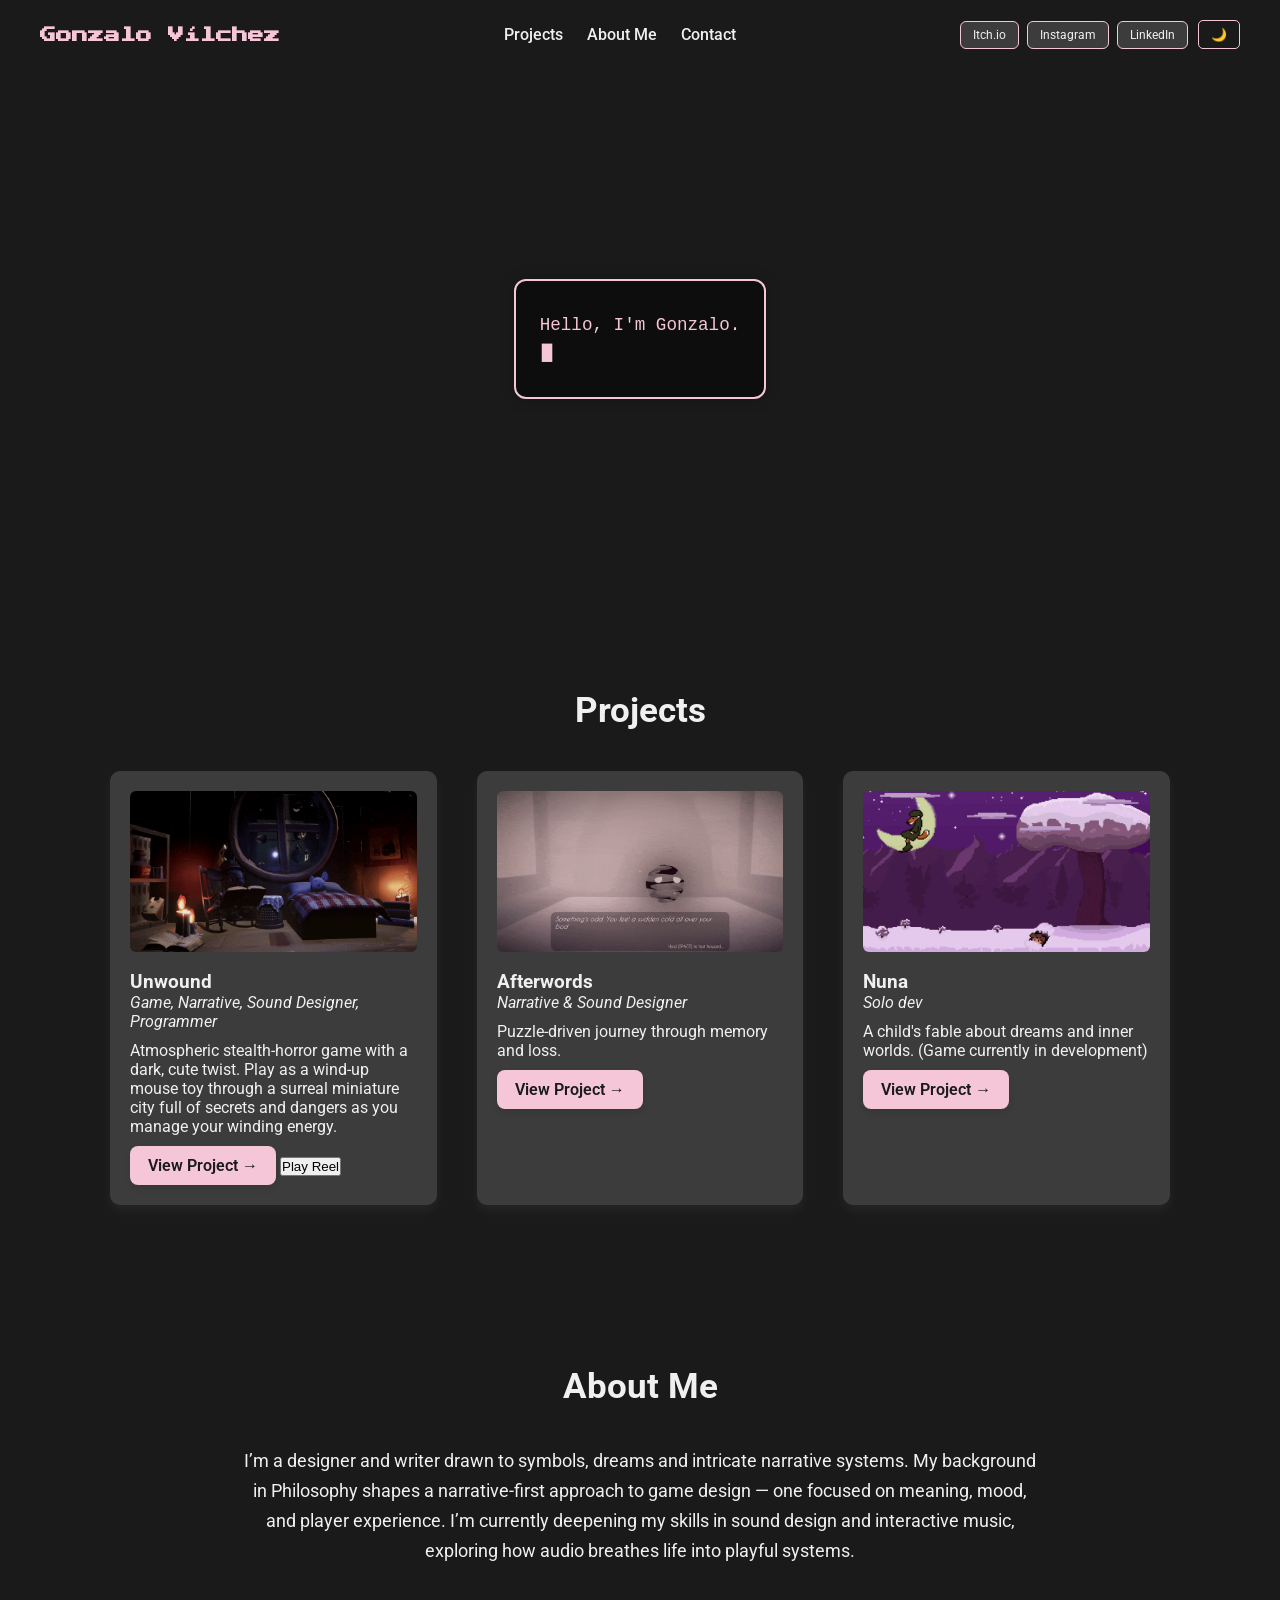
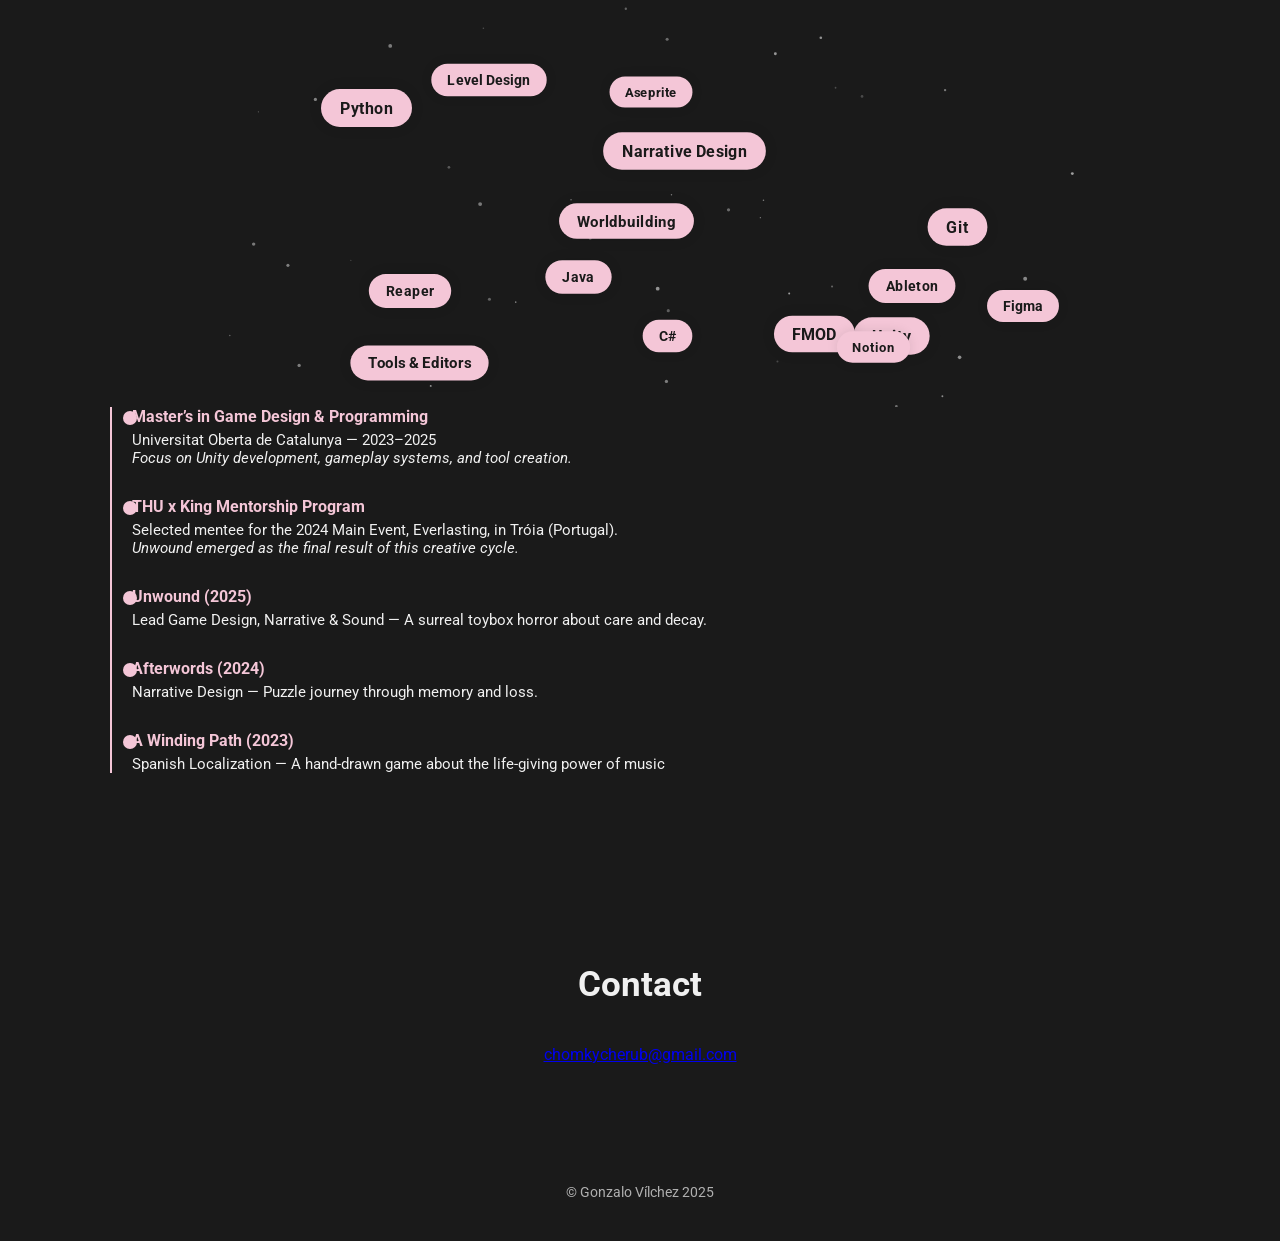
==== commit c7240fc5: "Update index.html" ====
--- a/index.html
+++ b/index.html
@@ -12,6 +12,8 @@
   <script src="https://cdnjs.cloudflare.com/ajax/libs/gsap/3.12.2/gsap.min.js" defer></script>
   <!-- Your custom JS -->
   <script src="js/script.js" defer></script>
+  <!-- Particles -->
+  <script src="js/globalParticles.js" defer></script>
 </head>
 <body>
   <canvas id="globalParticles"></canvas>
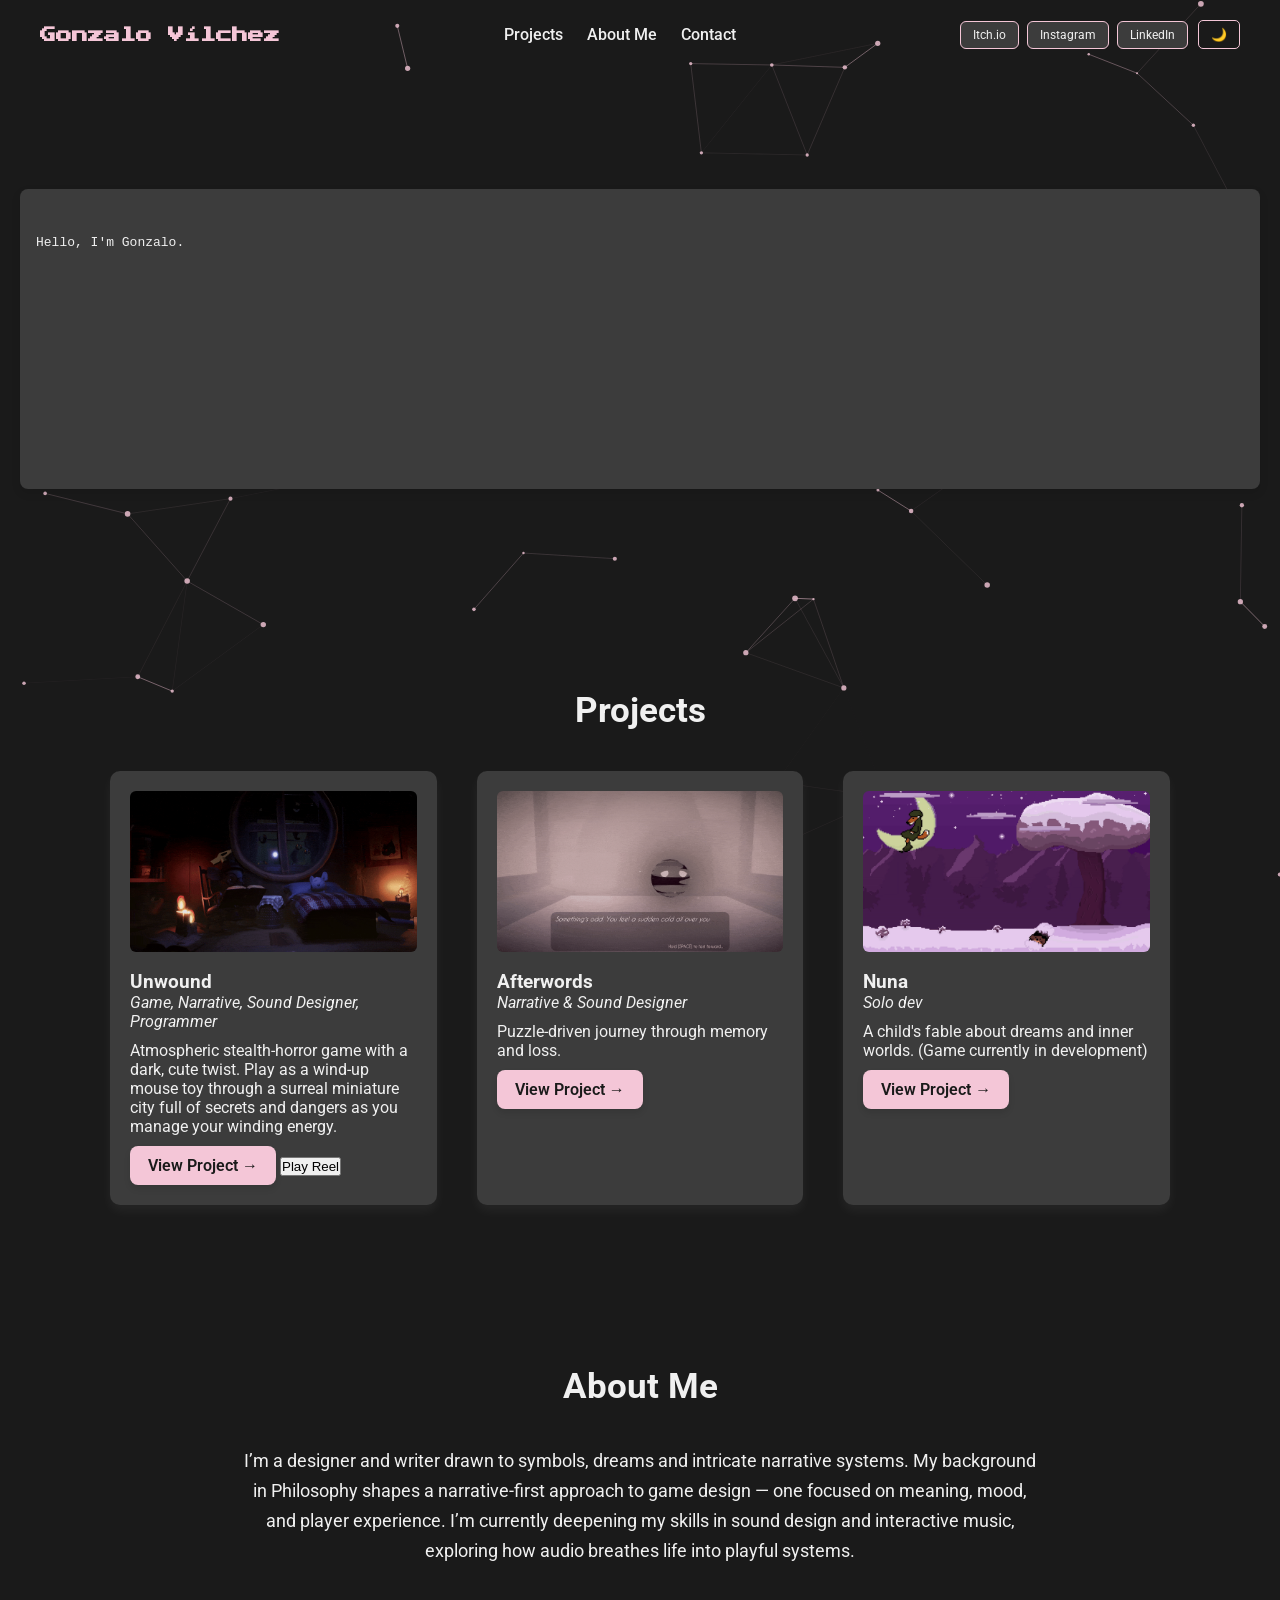
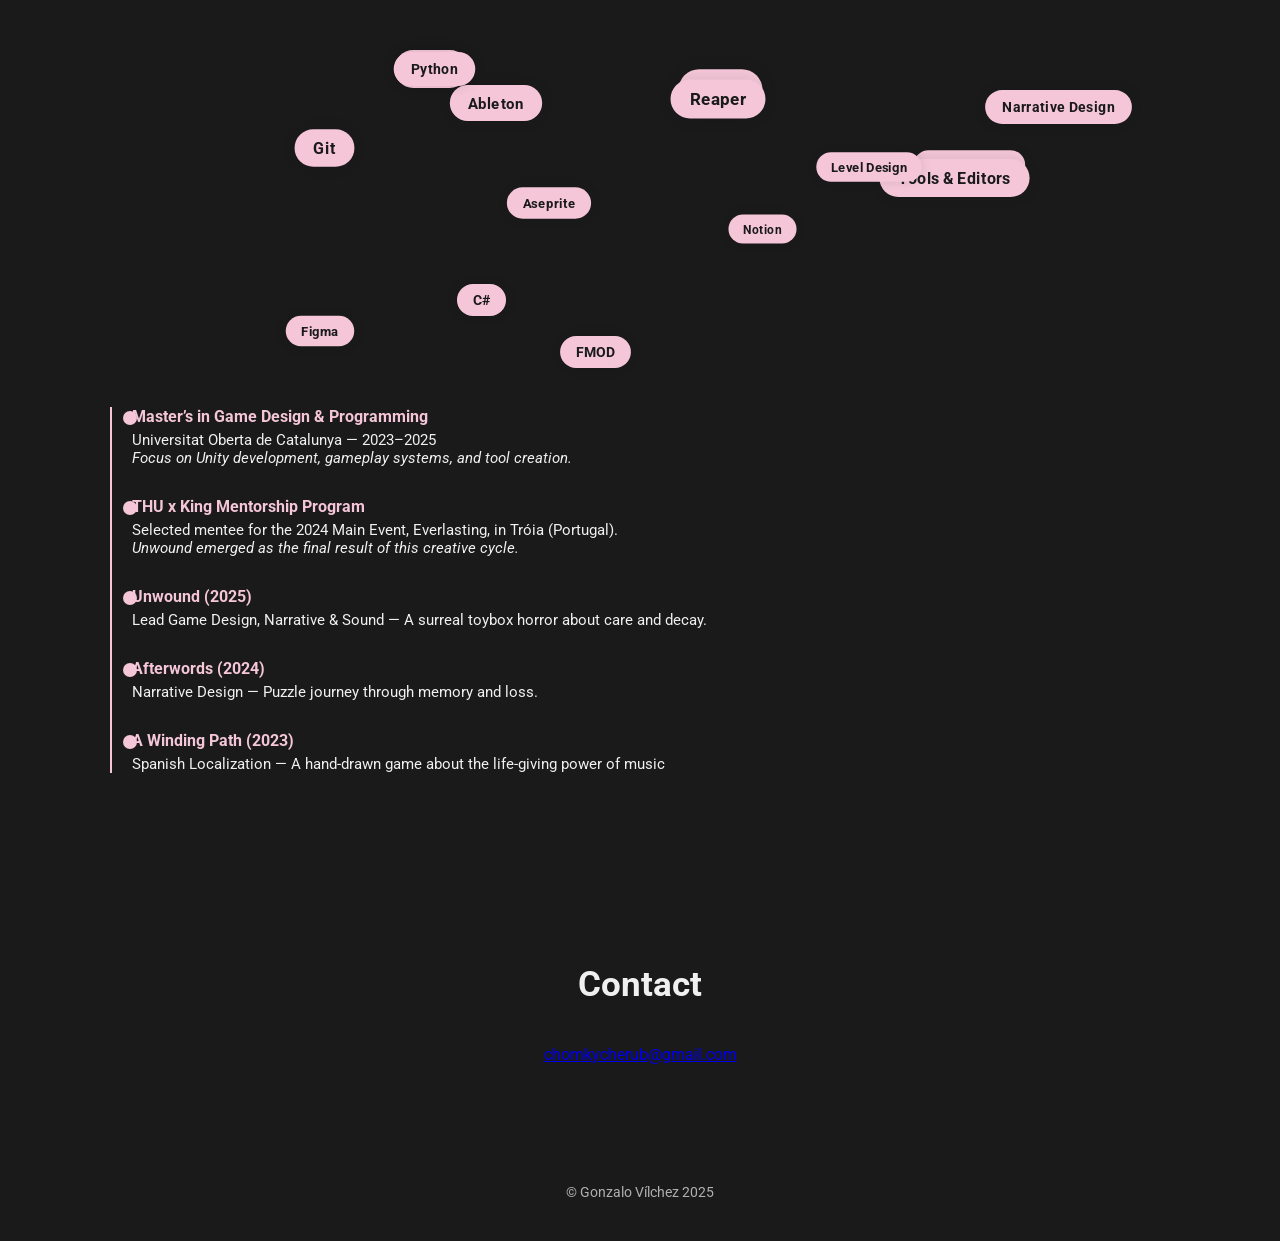
==== commit 9584e193: "Update index.html" ====
--- a/index.html
+++ b/index.html
@@ -39,12 +39,11 @@
     </div>
   </header>
 
-  <section id="introTerminal">
-  <div class="terminal-box">
-    <p id="terminalText"></p>
-    <span id="terminalCursor">█</span>
+  <div id="introTerminal">
+  <div class="terminal-box intro-terminal">
+    <pre id="terminalText"></pre><span id="terminalCursor">█</span>
   </div>
-</section>
+</div>
 
 
   <!-- Projects Section -->
--- a/css/style.css
+++ b/css/style.css
@@ -368,17 +368,28 @@
 }
 
 .terminal-box {
-  background-color: rgba(0, 0, 0, 0.5);
-  border: 2px solid var(--accent);
-  border-radius: 12px;
-  padding: 30px 24px;
-  max-width: 700px;
-  font-family: 'Fira Code', 'Courier New', monospace;
-  font-size: 1.1rem;
-  color: var(--accent);
-  line-height: 1.6;
-  box-shadow: 0 0 15px rgba(0,0,0,0.2);
-  position: relative;
+  background-color: var(--accent-light); /* o el color que prefieras */ !important
+  color: var(--text);
+  font-family: monospace;
+  padding: 1rem;
+  border-radius: 8px;
+  max-width: 100%;
+  width: 100%;
+  height: 300px; /* o lo que necesites */
+  overflow: hidden;
+  position: relative;
+  white-space: pre-wrap;
+  word-break: break-word;
+  box-shadow: 0 4px 10px rgba(0, 0, 0, 0.1);
+}
+
+.terminal-box pre {
+  margin: 0;
+  height: 100%;
+  overflow-y: auto; /* scroll si se pasa verticalmente */
+  overflow-x: hidden; /* evita scroll horizontal */
+  white-space: pre-wrap;
+  word-break: break-word;
 }
 
 #terminalText {
@@ -512,5 +523,190 @@
   width: 100vw;
   height: 100vh;
   pointer-events: none;
-  opacity: 0.35;
-}
+  opacity: 0.9;
+}
+
+/*STYLE FOR ELEVATOR PITCH AND GAMEREEL*/
+
+.pitch-embed-container {
+  position: relative;
+  padding-top: 56.25%; /* 16:9 aspect ratio */
+  margin-bottom: 2rem;
+  border-radius: 1rem;
+  overflow: hidden;
+  box-shadow: 0 0 20px rgba(255, 180, 220, 0.1);
+}
+
+.pitch-embed-container iframe {
+  position: absolute;
+  top: 0;
+  left: 0;
+  width: 100%;
+  height: 100%;
+  border: none;
+  border-radius: 1rem;
+}
+
+.video-embed-container {
+  position: relative;
+  padding-top: 56.25%; /* 16:9 aspect ratio */
+  margin-bottom: 2rem;
+  border-radius: 1rem;
+  overflow: hidden;
+  box-shadow: 0 0 20px rgba(255, 180, 220, 0.1);
+}
+
+.video-embed-container iframe {
+  position: absolute;
+  top: 0;
+  left: 0;
+  width: 100%;
+  height: 100%;
+  border: none;
+  border-radius: 1rem;
+}
+
+.reference-gallery {
+  display: flex;
+  flex-wrap: wrap;
+  gap: 1.5rem;
+  justify-content: center;
+  margin-top: 1.5rem;
+}
+
+.reference-gallery figure {
+  max-width: 400px;
+  text-align: center;
+  font-size: 0.85rem;
+  color: var(--text);
+}
+
+.reference-gallery img {
+  width: 100%;
+  border-radius: 12px;
+  box-shadow: 0 4px 10px rgba(0,0,0,0.1);
+  transition: transform 0.3s ease;
+}
+
+.reference-gallery img:hover {
+  transform: scale(1.05);
+}
+.fade-in {
+  opacity: 0;
+  transform: translateY(20px);
+  transition: opacity 0.8s ease, transform 0.8s ease;
+}
+
+.fade-in.visible {
+  opacity: 1;
+  transform: translateY(0);
+}
+.lightbox {
+  position: fixed;
+  top: 0;
+  left: 0;
+  width: 100%;
+  height: 100%;
+  background: rgba(0,0,0,0.85);
+  display: flex;
+  justify-content: center;
+  align-items: center;
+  z-index: 9999;
+  cursor: zoom-out;
+  transition: opacity 0.3s ease;
+}
+
+.lightbox.hidden {
+  opacity: 0;
+  pointer-events: none;
+}
+
+.lightbox img {
+  max-width: 90%;
+  max-height: 90%;
+  border-radius: 12px;
+  box-shadow: 0 0 20px rgba(0,0,0,0.3);
+}
+
+.dialogue-system-showcase {
+  display: flex;
+  gap: 2rem;
+  margin-top: 1.5rem;
+  flex-wrap: wrap;
+  align-items: flex-start;
+  justify-content: center;
+}
+
+.dialogue-gif img {
+  max-width: 300px;
+  border-radius: 12px;
+  box-shadow: 0 4px 10px rgba(0, 0, 0, 0.1);
+}
+
+.dialogue-terminal-container {
+  flex: 1;
+  min-width: 260px;
+}
+
+#dialogueTerminalBox {
+  background-color: rgba(0, 0, 0, 0.5);
+  border: 2px solid var(--accent);
+  border-radius: 12px;
+  padding: 24px;
+  font-family: 'Fira Code', monospace;
+  font-size: 1rem;
+  color: var(--accent);
+  line-height: 1.6;
+  white-space: pre-line;
+  box-shadow: 0 0 15px rgba(0, 0, 0, 0.2);
+}
+
+#dialogueCursor {
+  animation: blink 1s steps(1) infinite;
+  margin-left: 2px;
+  color: var(--accent);
+}
+
+@keyframes blink {
+  0%, 100% { opacity: 1; }
+  50% { opacity: 0; }
+}
+
+.dialogue-details {
+  display: flex;
+  flex-wrap: wrap;
+  gap: 2rem;
+  margin-top: 2rem;
+  justify-content: space-between;
+}
+
+.dialogue-column {
+  flex: 1;
+  min-width: 280px;
+  background-color: rgba(0, 0, 0, 0.05);
+  border: 1px solid var(--accent);
+  padding: 1.5rem;
+  border-radius: 12px;
+  box-shadow: 0 0 10px var(--shadow);
+  transition: background-color 0.3s ease;
+}
+
+[data-theme="dark"] .dialogue-column {
+  background-color: rgba(255, 255, 255, 0.03);
+}
+
+.dialogue-column h4 {
+  margin-bottom: 1rem;
+  color: var(--accent);
+}
+
+.dialogue-column ul {
+  padding-left: 1.2rem;
+  margin-bottom: 1rem;
+}
+
+.dialogue-column li {
+  margin-bottom: 0.5rem;
+  line-height: 1.6;
+}
+
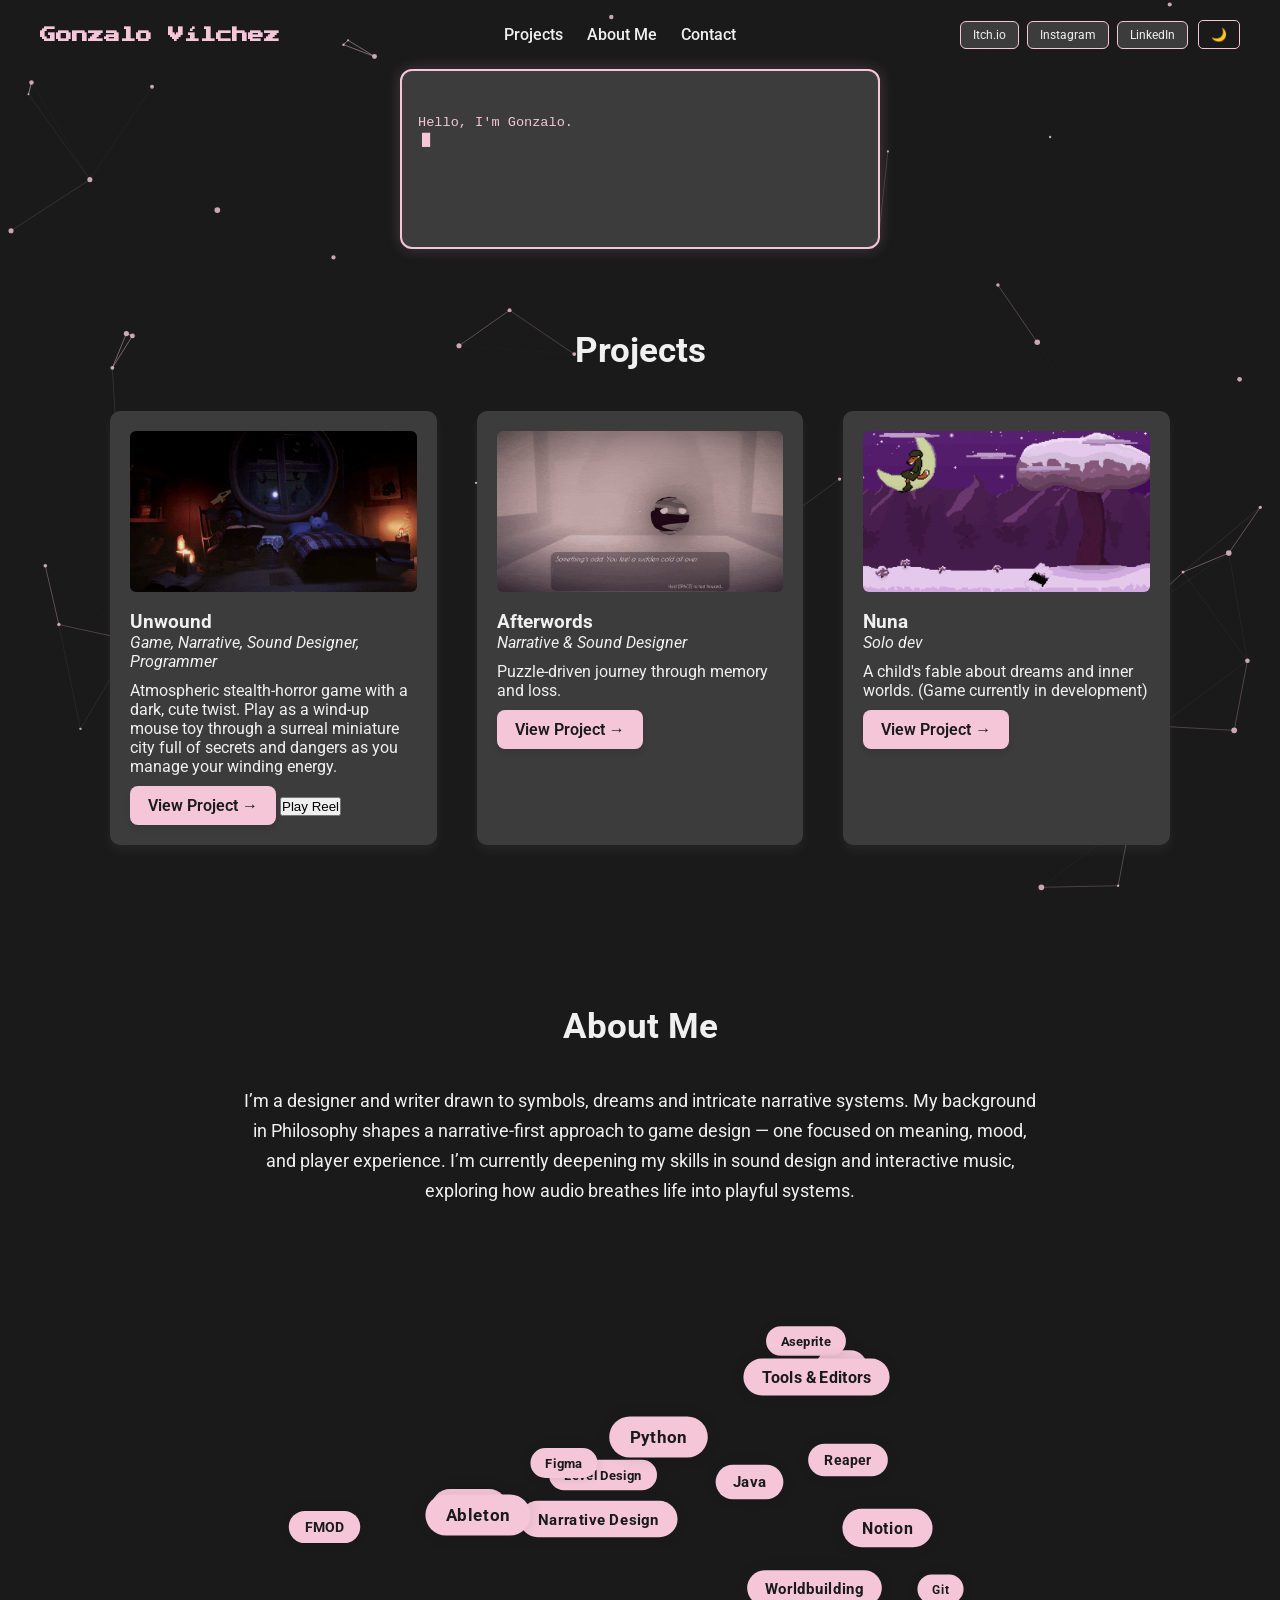
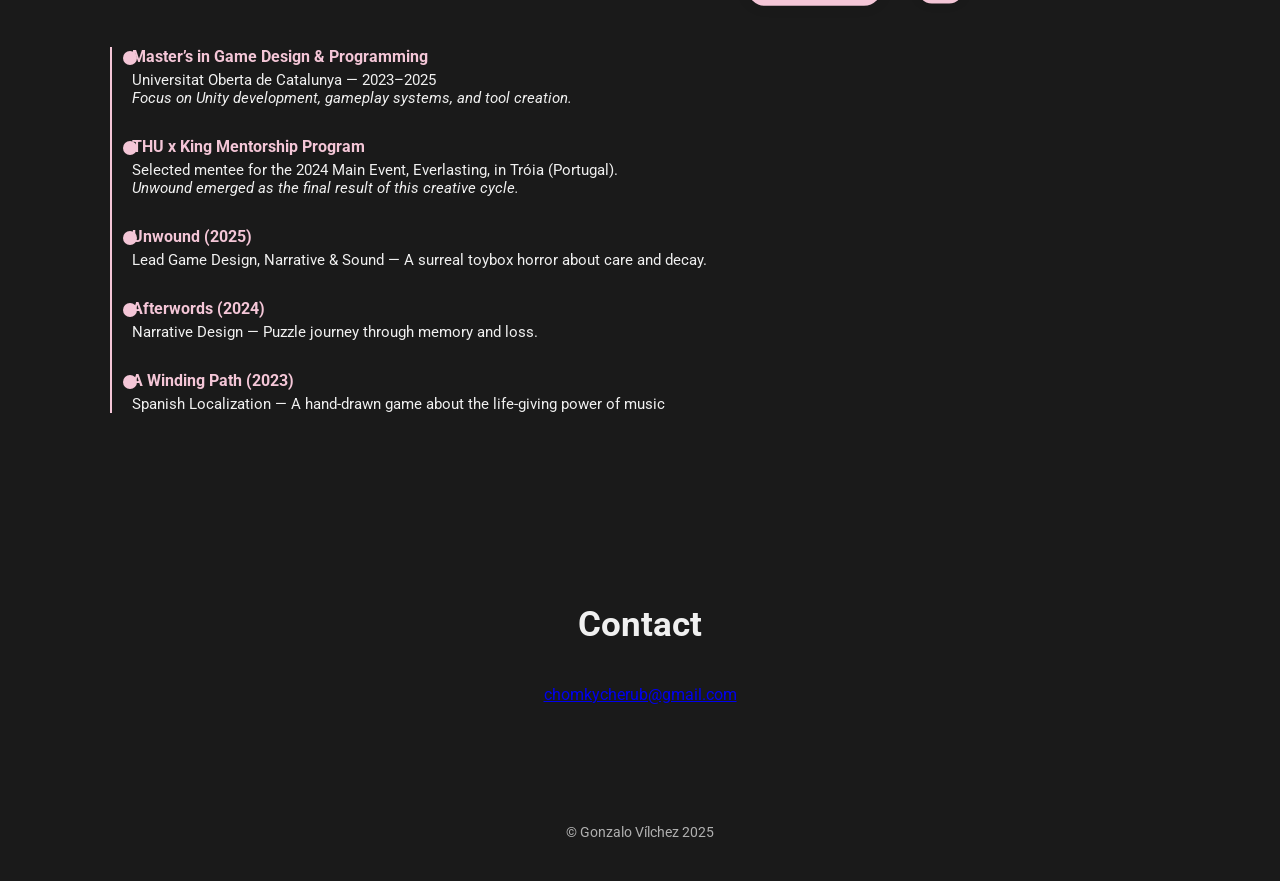
==== commit 05297c09: "Update index.html" ====
--- a/index.html
+++ b/index.html
@@ -32,7 +32,7 @@
     <div class="header-right">
       <div class="social-buttons">
         <a href="https://chomky.itch.io" target="_blank" class="social-btn">Itch.io</a>
-        <a href="https://instagram.com/YOUR_HANDLE" target="_blank" class="social-btn">Instagram</a>
+        <a href="https://instagram.com/chomkycherub" target="_blank" class="social-btn">Instagram</a>
         <a href="https://linkedin.com/in/gonzalo-vílchez-4490b6198/" target="_blank" class="social-btn">LinkedIn</a>
       </div>
       <button id="darkModeToggle">🌙</button>
--- a/css/style.css
+++ b/css/style.css
@@ -357,50 +357,71 @@
 .close-button:hover {
   color: var(--accent);
 }
-
-/* INTRO TERMINAL SECTION */
-#introTerminal {
-  padding: 100px 20px;
-  display: flex;
-  justify-content: center;
-  align-items: center;
-  min-height: 60vh;
-}
-
-.terminal-box {
-  background-color: var(--accent-light); /* o el color que prefieras */ !important
-  color: var(--text);
-  font-family: monospace;
+/*TERMINAL SECTIONS*/
+
+/* TERMINAL INICIAL */
+.intro-terminal {
+  background-color: var(--accent-light);
+  color: var(--accent);
+  font-family: 'Press Start 2P', monospace;
+  font-size: 0.85rem;
   padding: 1rem;
-  border-radius: 8px;
+  border: 2px solid var(--accent);
+  border-radius: 12px;
+  width: 480px;
+  height: 180px;
   max-width: 100%;
-  width: 100%;
-  height: 300px; /* o lo que necesites */
+  margin: 0 auto;
+  box-shadow: 0 0 15px rgba(255, 180, 220, 0.2);
   overflow: hidden;
-  position: relative;
   white-space: pre-wrap;
   word-break: break-word;
+  position: relative;
+  text-align: left;
+}
+
+/* TEXTO Y CURSOR */
+#terminalText {
+  white-space: pre-line;
+}
+
+#terminalCursor {
+  color: var(--accent);
+  animation: blink 1s steps(1) infinite;
+  margin-left: 4px;
+}
+
+/* TERMINAL BENJAMIN */
+.benjamin-terminal {
+  background-color: var(--accent-light);
+  color: var(--text);
+  font-family: monospace;
+  font-size: 1rem;
+  padding: 1rem;
+  border-radius: 12px;
+  width: 100%;
+  height: 300px;
+  max-width: 100%;
+  overflow: hidden;
+  position: relative;
   box-shadow: 0 4px 10px rgba(0, 0, 0, 0.1);
 }
 
-.terminal-box pre {
+.benjamin-terminal pre {
   margin: 0;
   height: 100%;
-  overflow-y: auto; /* scroll si se pasa verticalmente */
-  overflow-x: hidden; /* evita scroll horizontal */
+  overflow-y: auto;
+  overflow-x: hidden;
   white-space: pre-wrap;
   word-break: break-word;
 }
 
-#terminalText {
-  white-space: pre-line;
-}
-
-#terminalCursor {
+#benjaminCursor {
+  color: var(--accent);
   animation: blink 1s steps(1) infinite;
   margin-left: 2px;
-  color: var(--accent);
-}
+}
+
 
 /* BIO SECTION REFINED */
 .bio-intro {
